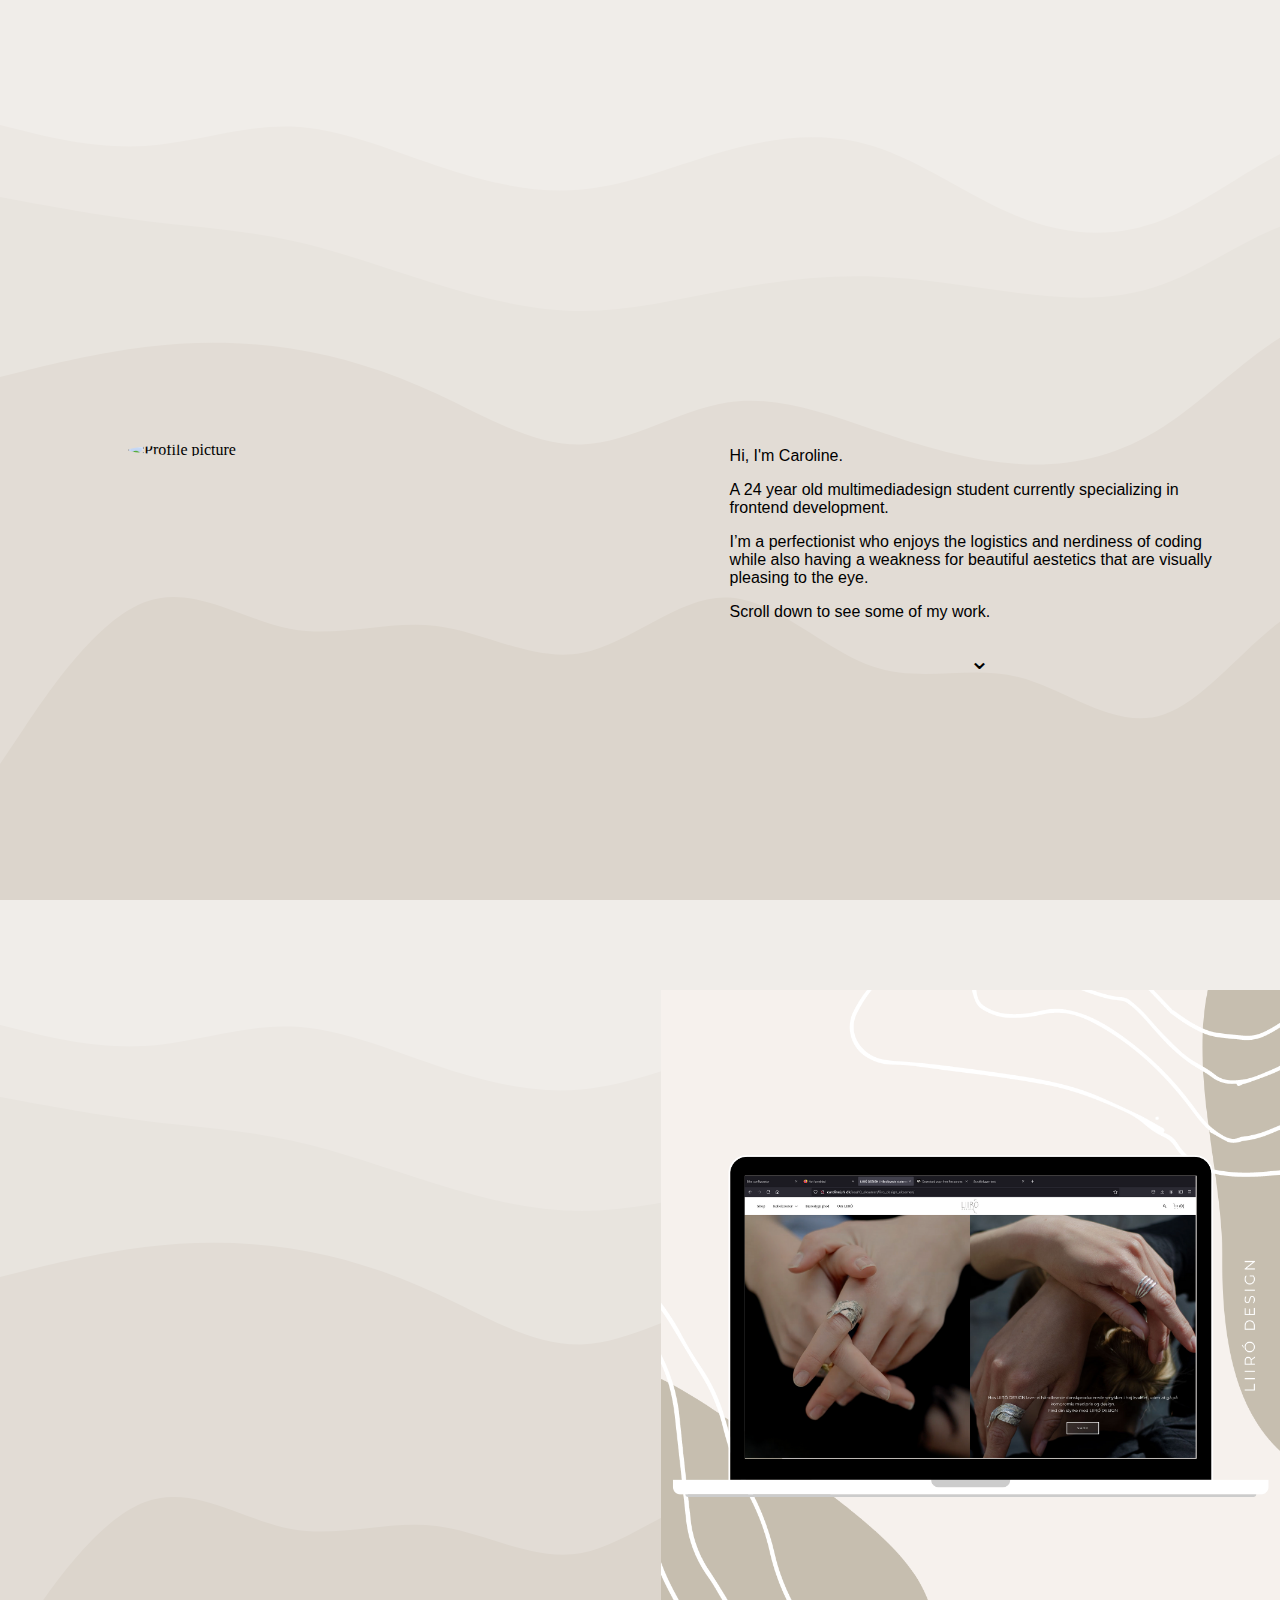
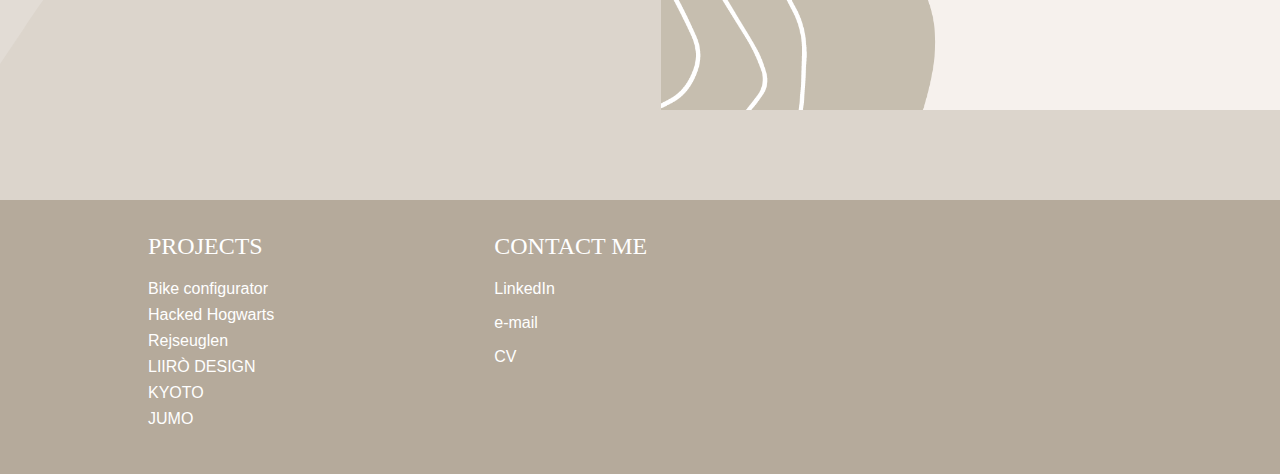
==== index.html @ 55db5211 "a tags instead of h1 on projects" ====
<!DOCTYPE html>
<html lang="en">
<head>
  <meta charset="UTF-8">
  <meta http-equiv="X-UA-Compatible" content="IE=edge">
  <meta name="viewport" content="width=device-width, initial-scale=1.0">
  <link rel="stylesheet" href="style.css">
  <link rel="preconnect" href="https://fonts.googleapis.com">
<link rel="preconnect" href="https://fonts.gstatic.com" crossorigin>
<link href="https://fonts.googleapis.com/css2?family=Playfair+Display&display=swap" rel="stylesheet"> 
  <title>Caroline Juhl - Portfolio</title>
</head>
<body>

<div class="scroller">
      
	<section class="splash">
    <img id="profile_picture" src="images/me.png" alt="Profile picture">
		<svg id="caroline" xmlns="http://www.w3.org/2000/svg" viewBox="0 0 1366 768">
      <title>Caroline</title>
      <g id="text">
        <path mask="url(#mask_c)" id="c" d="M489.71,354.17a55.19,55.19,0,0,1-6.92,6.72q-4.19,3.5-9.33,7c-3.42,2.33-6.81,4.5-10.15,6.54s-6.44,3.83-9.27,5.39-5.06,2.77-6.67,3.62q-2.65,1.4-5.45,2.54a39.08,39.08,0,0,0-5.34,2.66,12.71,12.71,0,0,0-2.28,1.46c-.68.55-1.36,1.08-2,1.59a10.8,10.8,0,0,1-4.07,1.9,26.07,26.07,0,0,0-3.36.89,4,4,0,0,0-2.22,1.84,9.69,9.69,0,0,0-.76,4.51,36.57,36.57,0,0,1-6.48-.57,35.79,35.79,0,0,0-6.35-.57,13,13,0,0,0-3.87.57c-1.23.38-2.45.78-3.68,1.21s-2.46.82-3.68,1.2a13,13,0,0,1-3.87.57h-5.72a8.88,8.88,0,0,0-1.9-2,15.72,15.72,0,0,0-2.1-1.33c-.72-.38-1.44-.74-2.15-1.08a9.26,9.26,0,0,1-2.1-1.4,40.9,40.9,0,0,1-2.92-3.3c-1-1.27-2-2.49-2.92-3.68a29.77,29.77,0,0,1-4.25-6.85,50.76,50.76,0,0,1-2.79-7.94,62.24,62.24,0,0,1-1.59-8.38,67.73,67.73,0,0,1-.51-8.06,15.79,15.79,0,0,1,.7-3.36q.7-2.47,1.65-5.27t2-5.33c.68-1.7,1.18-2.88,1.52-3.56a6.57,6.57,0,0,1,.95-2q1-1.57,2.35-3.74t3.05-4.76q1.65-2.61,3.17-4.89t2.67-4.13c.76-1.22,1.31-2.09,1.65-2.6q.76-1.14,2.73-3.81c1.31-1.77,2.86-3.76,4.63-6s3.68-4.45,5.72-6.73,4-4.34,5.9-6.16a33,33,0,0,1,5.2-4.19c1.57-1,2.77-1.29,3.62-1a31.8,31.8,0,0,1,13.46-10.48,43.42,43.42,0,0,1,16.76-3.36,53.67,53.67,0,0,0,5.9-.32,8.85,8.85,0,0,1,5.78,1.46,51.7,51.7,0,0,1,2.73,6.1c1,2.54,1.86,5.22,2.66,8.06s1.46,5.58,2,8.25a36.29,36.29,0,0,1,.76,6.54,12.58,12.58,0,0,1-1.33,5.71,34.44,34.44,0,0,1-3.24,5.21q-1.91,2.54-3.87,5a28.83,28.83,0,0,0-3.24,5c-.68,1.35-1.5,3.26-2.47,5.71A77,77,0,0,1,445,342a33.3,33.3,0,0,1-4.19,6.28,6.52,6.52,0,0,1-4.95,2.67,6.07,6.07,0,0,1-4.7-4.7,29.64,29.64,0,0,1,1.65-9.9,60,60,0,0,1,4.07-9.08,101,101,0,0,1,5.33-8.63q2.91-4.26,5.33-8.57a61.3,61.3,0,0,0,4.06-8.82,27.33,27.33,0,0,0,1.65-9.46,26,26,0,0,0-.31-3.87,4.1,4.1,0,0,0-2.1-3.11H445a59.57,59.57,0,0,0-7,.44,10.29,10.29,0,0,0-6.22,3,25.45,25.45,0,0,0-2,2.23,25.1,25.1,0,0,1-2,2.22c-.17.17-.42.44-.76.82L426,294.69a15.32,15.32,0,0,1-1.14,1.14,5,5,0,0,1-.83.64c-.33.17-.69.34-1.07.5s-.75.34-1.08.51c-.68.34-1.36.66-2,.95a16.76,16.76,0,0,0-2,1.08A24.38,24.38,0,0,0,413,303.7c-1.39,1.61-2.75,3.26-4.06,4.95s-2.69,3.3-4.13,4.83a19.28,19.28,0,0,1-5.07,3.81q-3.31,5.46-7.3,11.49t-7.56,12.37a88.53,88.53,0,0,0-6,13,37.88,37.88,0,0,0-2.42,13.08,43.24,43.24,0,0,0,.51,6.16,31.46,31.46,0,0,0,1.78,6.79,22.4,22.4,0,0,0,3.24,5.84,8.94,8.94,0,0,0,5,3.3,5.39,5.39,0,0,0,1.84.19c.64,0,1.25-.06,1.84-.06a12,12,0,0,1,1.72.12,2.39,2.39,0,0,1,1.46.89h7a24.41,24.41,0,0,0,4.44-.38,23.62,23.62,0,0,0,3.94-1.08c1.27-.46,2.54-1,3.81-1.52s2.62-1.12,4.06-1.72c.84-.25,1.61-.5,2.28-.76s1.4-.51,2.16-.76q2.79-.76,5.46-1.27a20,20,0,0,0,5.21-1.78,45.4,45.4,0,0,0,5.77-3.42,60.31,60.31,0,0,1,5.78-3.56,7.74,7.74,0,0,1,2.22-.51c.89-.08,1.8-.14,2.73-.19s1.8-.1,2.6-.19a2.78,2.78,0,0,0,1.72-.63c.76-.76,1.5-1.55,2.22-2.35a30.64,30.64,0,0,1,2.35-2.35,10.44,10.44,0,0,0,4.06-1.65,10.44,10.44,0,0,1,4.06-1.65,11.21,11.21,0,0,0,1.21-.57c.38-.21.78-.45,1.2-.7,1.19-.68,2.33-1.4,3.43-2.16s2.2-1.48,3.3-2.16q8.13-5.44,16.38-10.66h1.14Q492.44,350.92,489.71,354.17Z"/>
        <path mask="url(#mask_a)" id="a" d="M563.66,380.64q-1.77,3-2.73,4.88a18.86,18.86,0,0,1-1.9,3.05,13.37,13.37,0,0,1-2.16,2.16c-.8.63-1.93,1.42-3.36,2.35a22.68,22.68,0,0,1-2.8,2.16,22,22,0,0,1-2.22,1.52,3.75,3.75,0,0,1-1.71.63,2.22,2.22,0,0,1-.51-.06,2.22,2.22,0,0,0-.51-.06c-.51,0-1,0-1.46.06s-.87-.28-1.2-.95a3.21,3.21,0,0,0-.64.89c-.17.33-.34.65-.51,1a1.93,1.93,0,0,1-.69.7,1.48,1.48,0,0,1-1.21,0l-.63-.76-1.91,1.65a67.35,67.35,0,0,0-6.79-3,29.64,29.64,0,0,1-5.78-2.85,15.19,15.19,0,0,1-4.31-4.26,17.71,17.71,0,0,1-2.54-7.17,8.35,8.35,0,0,0-1.4-1.33,2,2,0,0,0-1.78-.32,14.27,14.27,0,0,1-3,3.68c-1.19,1-2.37,2.12-3.56,3.3a5.41,5.41,0,0,0-1,1.4,5.7,5.7,0,0,1-1,1.4,5.32,5.32,0,0,1-2.41,1.58c-.93.3-1.86.57-2.79.83a7.81,7.81,0,0,0-2.61,1.27,5.06,5.06,0,0,0-1.71,3,4,4,0,0,0-3.05-.5c-.76.16-1.56.35-2.41.57a13.82,13.82,0,0,1-2.48.38,6.41,6.41,0,0,1-2.34-.32,4.14,4.14,0,0,1-2-1.65,3.61,3.61,0,0,1-3.3-.06,11.13,11.13,0,0,1-2.85-2.29c-.89-1-1.76-2-2.61-3.11a10.69,10.69,0,0,0-2.41-2.41,4,4,0,0,1,.07-3.49c.55-1,1.14-1.91,1.77-2.8a8.65,8.65,0,0,0,1.34-2.66c.25-.89-.13-2-1.15-3.24a33.42,33.42,0,0,0,2.29-4c.68-1.39,1.37-2.79,2.09-4.19s1.48-2.75,2.29-4.06a12.63,12.63,0,0,1,3-3.36,2.7,2.7,0,0,1-.76-1.72,4,4,0,0,1,.38-1.65,16.65,16.65,0,0,1,.89-1.65,7.61,7.61,0,0,0,.76-1.59l3.68-1.77-.89-3.05a3.24,3.24,0,0,0,2.1-.13,2.22,2.22,0,0,0,1-1.14,8.17,8.17,0,0,0,.51-1.71,7.09,7.09,0,0,1,.57-1.72,3.7,3.7,0,0,1,1.91-1.65c1.78-1.35,3.53-2.79,5.27-4.31s3.47-3,5.2-4.45,3.53-2.81,5.4-4.12a32.57,32.57,0,0,1,6.09-3.37,8.17,8.17,0,0,1,3.62,1.4,7,7,0,0,1,2,2.41,13.1,13.1,0,0,1,1.08,3.11c.25,1.14.51,2.27.76,3.37a16.64,16.64,0,0,0,1.52,3.68,6.74,6.74,0,0,0,3,2.54,9.4,9.4,0,0,0-1.39,6q.38,3,.76,6.28a21.67,21.67,0,0,1-.07,6q-.43,2.93-3.74,5.2a4.84,4.84,0,0,0-.13,1.91,15.37,15.37,0,0,1,.13,2,4.81,4.81,0,0,1-.38,1.9,2.8,2.8,0,0,1-1.4,1.4,4.83,4.83,0,0,1,1.21,2.79q.06,1.4.12,2.67a5.17,5.17,0,0,0,.64,2.28,4,4,0,0,0,2.73,1.53,17.72,17.72,0,0,0,.7,2.47,4.36,4.36,0,0,0,.76,1.34,5.08,5.08,0,0,0,1.2.95c.51.29,1.19.74,2,1.33a5.14,5.14,0,0,0,2.28,0,1.9,1.9,0,0,1,2,.76,2.37,2.37,0,0,1,1.53-.7,6.84,6.84,0,0,1,1.65.07l1.65,2.79a16,16,0,0,1,3.17-1.78,36.47,36.47,0,0,1,3.43-1.27c1.27-.33,2.54-.63,3.81-.88Zm-48.75-43.42a19.8,19.8,0,0,1-2.79,2q-1.65,1-3.24,2.16a15.57,15.57,0,0,0-2.73,2.47,6,6,0,0,0-1.39,3.11,5.56,5.56,0,0,0-4.07,2.42,21,21,0,0,0-1.9,4.18q-.77,2.3-1.65,4.51a6.83,6.83,0,0,1-3.17,3.49,2.59,2.59,0,0,1-1.4.51c.08,0-.17.17-.76.51a9.75,9.75,0,0,0-2.41,2.54,17.18,17.18,0,0,0-1.72,3.3c-.46,1.18-.89,2.39-1.27,3.62s-.74,2.35-1.08,3.36a7.74,7.74,0,0,0-2.66.76,2.14,2.14,0,0,0-1.08,1.08,2.05,2.05,0,0,0,.06,1.33,9.09,9.09,0,0,0,.76,1.65c.34.51.7,1.11,1.08,1.78a14.77,14.77,0,0,1,.95,2,6.81,6.81,0,0,1,.45,2,2.93,2.93,0,0,1-.57,1.91,3,3,0,0,0,3.43.57,21.72,21.72,0,0,0,3-1.84c.34-.25.7-.53,1.08-.83a5,5,0,0,1,1.21-.69,8.77,8.77,0,0,0,5.33-.38,16.22,16.22,0,0,0,4.44-2.8,52.2,52.2,0,0,0,3.94-3.81,36.35,36.35,0,0,1,3.81-3.55l-1-1a6.64,6.64,0,0,0,3.24-1.71,5.06,5.06,0,0,0,1.2-2.48,8.76,8.76,0,0,0,0-3c-.17-1.06-.29-2.18-.38-3.36a11,11,0,0,1-.06-2,7,7,0,0,1,.44-2,9.46,9.46,0,0,1-.31-5.59,27.83,27.83,0,0,1,1.9-5.14c.8-1.65,1.59-3.32,2.35-5a12.86,12.86,0,0,0,1.14-5.33Z"/>
        <path mask="url(#mask_r)" id="r" d="M650.12,368.83a8,8,0,0,0-3.94,3.43,21.45,21.45,0,0,0-1.58,4.19,32.68,32.68,0,0,1-1.4,4.12,6.57,6.57,0,0,1-3.49,3.24,4.71,4.71,0,0,1-2.48,3.17,33.35,33.35,0,0,1-3.87,1.59,14.16,14.16,0,0,0-3.62,1.84c-1.06.76-1.58,2.08-1.58,3.94a46.35,46.35,0,0,1-5.53,2.54,33.79,33.79,0,0,1-6.22,1.71A29.6,29.6,0,0,1,610,399a17.22,17.22,0,0,1-6-1.27,18.92,18.92,0,0,1-3.68-2.28,9.33,9.33,0,0,0-1.2-.83,5.61,5.61,0,0,1-1.21-1,13.48,13.48,0,0,1-2.54-3.55,23.82,23.82,0,0,1-1.65-4.32,44,44,0,0,1-1-4.57c-.26-1.52-.47-3-.64-4.32l4.7-12.69a24.49,24.49,0,0,1-6-6.79,36.59,36.59,0,0,0-5.58-7.18,5.68,5.68,0,0,1-1.66,1.53,1.8,1.8,0,0,0-.76,2L584.1,355a125.2,125.2,0,0,0-8.44,10.35A54.66,54.66,0,0,0,569,377c-1.87-.08-3.18.36-3.94,1.34a13.67,13.67,0,0,0-1.9,3.3,15.33,15.33,0,0,1-1.91,3.36c-.76,1-2,1.44-3.81,1.27-.42.93-.84,1.93-1.27,3a18.15,18.15,0,0,1-1.52,3,8.83,8.83,0,0,1-2.16,2.35,5.15,5.15,0,0,1-3.17.95,3.67,3.67,0,0,1-1.15-2.16,5.66,5.66,0,0,1,.26-2.35,14.91,14.91,0,0,1,1-2.41,9.22,9.22,0,0,0,.89-2.35,16.62,16.62,0,0,1,3.68-6.66l5.34-6a38.19,38.19,0,0,0,4.57-6.28,13,13,0,0,0,1.52-7.75,14.5,14.5,0,0,0,6.54-2.22,6.91,6.91,0,0,0,2.28-2.41,5.53,5.53,0,0,0,.57-3.49,1.91,1.91,0,0,1-1.14-1.46,8.11,8.11,0,0,1,0-2,9,9,0,0,0,4.51-3.11,37.13,37.13,0,0,0,3.11-4.76c.93-1.69,1.84-3.41,2.73-5.14a15.14,15.14,0,0,1,3.49-4.51,26.14,26.14,0,0,0,3.55,1.71,17,17,0,0,1,3.43,1.84,7,7,0,0,0-1.39,2.92,16,16,0,0,0-.26,2.86v2.86a6.51,6.51,0,0,1-.76,2.92,16.47,16.47,0,0,1,3.43,4.19,13.61,13.61,0,0,0,3.55,4.06,6,6,0,0,1,3.43-1.21q1.9-.06,3.87,0a17.65,17.65,0,0,0,3.75-.25,4.33,4.33,0,0,0,2.92-2.1,2.05,2.05,0,0,0,1.52.51h2a4.64,4.64,0,0,1,1.78.32,1.43,1.43,0,0,1,.89,1.21,2.86,2.86,0,0,1-.06,1.39,8.09,8.09,0,0,0-.45,1.27c-.17.68-.21,1-.13,1s0,.29-.25.89a6.41,6.41,0,0,1-2.09,2.79c-1,.76-1.95,1.5-2.92,2.22a17.52,17.52,0,0,0-2.67,2.41,4.81,4.81,0,0,0-1.21,3.37,7.09,7.09,0,0,0-3.93,3,12.7,12.7,0,0,0-1.53,4.44,49.09,49.09,0,0,0-.5,5.08,16.77,16.77,0,0,1-.89,4.76l1.14,1.27,1-1.27a7.46,7.46,0,0,0,4.25,3.18,14.92,14.92,0,0,0,5.14.38,10.85,10.85,0,0,1,3-3.05,18.64,18.64,0,0,1,3.69-1.9c1.31-.51,2.66-1,4.06-1.4a30.32,30.32,0,0,0,4-1.52,14.19,14.19,0,0,0,2.6-1.65c.72-.6,1.5-1.27,2.35-2q3.81-3.54,7.55-7t7.56-7a1,1,0,0,1,1,.76,5.38,5.38,0,0,1,.26,1.71c0,.64,0,1.27-.07,1.91S650.12,368.49,650.12,368.83Z"/>
        <path mask="url(#mask_o)" id="o" d="M729.21,354.1a3.83,3.83,0,0,1-.38,3.24,8.9,8.9,0,0,1-2.35,2.35,22.67,22.67,0,0,1-3.17,1.84,12.06,12.06,0,0,0-2.86,1.84q-5.72,1.28-10.35,1.84c-3.09.38-6.49.87-10.22,1.46a8.5,8.5,0,0,1-3.11-.06,9.88,9.88,0,0,0-3-.19c-.59,0-1.14,0-1.65-.07a6,6,0,0,0-1.52.07c-2,.17-3.22.82-3.81,2a18.36,18.36,0,0,0-1.46,3.94,30.27,30.27,0,0,1-1.4,4.19,5,5,0,0,1-3.49,2.73,1,1,0,0,0,.19,1.14,9.1,9.1,0,0,1,.7.89,4.13,4.13,0,0,0-2.86,2.29,33.66,33.66,0,0,0-1.2,3.3,8,8,0,0,1-1.46,2.79c-.64.76-1.84,1-3.62.76a31.59,31.59,0,0,1-9.27,6.79,35.78,35.78,0,0,1-11,3.37,10.8,10.8,0,0,1-2-1.27c-.64-.51-1.27-1-1.91-1.4a7.38,7.38,0,0,0-2-.95,5.21,5.21,0,0,0-2.47-.06,14.89,14.89,0,0,0-1.08-5,20,20,0,0,0-2.48-4.31,8.39,8.39,0,0,1,.57-4.25c.55-1.32,1.13-2.61,1.72-3.88a27.12,27.12,0,0,0,1.46-3.87,8,8,0,0,0-.19-4.51,4,4,0,0,0,1.71-1.77,9.25,9.25,0,0,0,.64-2.1,9.5,9.5,0,0,1,.57-2,3.2,3.2,0,0,1,1.77-1.59c-.67-2-.57-3.53.32-4.5a14.7,14.7,0,0,1,3.24-2.61,26.76,26.76,0,0,0,3.55-2.53,4.34,4.34,0,0,0,1.27-4.19,6.76,6.76,0,0,1,1.78-1.27c.68-.34,1.33-.66,2-1s1.25-.61,1.84-.95a6.43,6.43,0,0,0,1.65-1.39c-.59-.43-.87-.85-.83-1.27a5.9,5.9,0,0,1,.32-1.34c.17-.46.36-.95.57-1.46a1.77,1.77,0,0,0-.06-1.52,9.26,9.26,0,0,0,6-.95q2.6-1.46,4.95-3a16.5,16.5,0,0,1,4.76-2.15q2.41-.65,5.59,1.52c.17.59.44,1.46.82,2.6s.76,2.31,1.14,3.49.75,2.33,1.08,3.43a22.78,22.78,0,0,1,.64,2.41v10.16a18.91,18.91,0,0,0,7.36,2.6,11.56,11.56,0,0,0,7.37-1.71,2.36,2.36,0,0,0,2.66.7,19.88,19.88,0,0,0,2.48-1.34,5.11,5.11,0,0,1,2.47-.82c.85,0,1.7.65,2.54,2.09a8.23,8.23,0,0,1,3.68-2.09,19.58,19.58,0,0,1,3.94-.51c1.35,0,2.68-.15,4-.32A8.37,8.37,0,0,0,729.21,354.1Zm-49.64,12.32a7.78,7.78,0,0,1-4.38-1.21,39.62,39.62,0,0,1-3.68-2.73c-1.23-1-2.5-2-3.81-2.86a10,10,0,0,0-4.76-1.58,18.29,18.29,0,0,1-2.67,2.85,19.25,19.25,0,0,0-2.66,2.86,9.33,9.33,0,0,0-1.59,3.3,6.19,6.19,0,0,0,.57,4.06,7.44,7.44,0,0,0-3.93,4,21.53,21.53,0,0,0-1.34,5.65c-.21,2-.4,4.07-.57,6.1a12.93,12.93,0,0,1-1.65,5.46l2.8-1.91a2.13,2.13,0,0,1,.82.76,1.22,1.22,0,0,1,.06,1.15,7.61,7.61,0,0,1,2.29-1.59,14.25,14.25,0,0,1,2.6-.89q1.33-.31,2.67-.57a14.06,14.06,0,0,0,2.6-.76c2.12,1.18,3.64,1.44,4.57.76a7.31,7.31,0,0,0,2.29-3q.88-2,1.9-4.25a4.59,4.59,0,0,1,3.3-2.73l-.89-.89a48.22,48.22,0,0,0,3.87-5.52A11.39,11.39,0,0,0,679.57,366.42Zm.89-10.16a14.51,14.51,0,0,1,.63-4.06,39,39,0,0,0,1-4.25,9.94,9.94,0,0,0-.06-4,6.11,6.11,0,0,0-2.48-3.43,6.35,6.35,0,0,0-2.28,2.09l-1.78,2.67a8.57,8.57,0,0,1-2.1,2.22,3.81,3.81,0,0,1-3.11.51,2.55,2.55,0,0,0,0,2.47,9.82,9.82,0,0,0,1.53,1.78c.59.55,1.16,1.12,1.71,1.72a2.5,2.5,0,0,1,.57,2.28,5.51,5.51,0,0,0,1.4.7,6.7,6.7,0,0,0,1.84.38,5.39,5.39,0,0,0,1.84-.19A2,2,0,0,0,680.46,356.26Z"/>
        <path mask="url(#mask_l)" id="l" d="M797.38,352.33a7.4,7.4,0,0,1-.69,3.68c-.56,1.18-1,2.24-1.46,3.17l-4.07,4.32-2.41,7.23c-.93.68-1.92,1.34-3,2a26.44,26.44,0,0,0-2.86,2,15.2,15.2,0,0,0-2.47,2.54,14.54,14.54,0,0,1-2.35,2.41,11.69,11.69,0,0,1-3,1.71,20.11,20.11,0,0,0-3.11,1.59q-2.54,1.53-4.76,3.17c-1.48,1.11-3,2.16-4.63,3.18a2.77,2.77,0,0,0-1,.57,2.93,2.93,0,0,1-1,.57,19.34,19.34,0,0,1-3.3,1c-1.94.5-4.08,1.08-6.41,1.71s-4.5,1.21-6.54,1.71a32.45,32.45,0,0,1-3.42.77,42.46,42.46,0,0,1-4.7.25c-1.61,0-3.22,0-4.82.13l-1.91,1.14a25.91,25.91,0,0,0-3.05-1.9,14.77,14.77,0,0,1-2.79-1.91,30,30,0,0,1-2.54-2.6c-.84-1-1.61-1.88-2.28-2.73-.43-1.19-.85-2.35-1.27-3.49a27.36,27.36,0,0,1-1-3.37l-.63-4.82c-.17-1.61-.32-3.17-.45-4.7s-.27-3.09-.44-4.7q2.16-6,3.87-12a94.45,94.45,0,0,1,4.25-11.87c.43-.93.83-1.88,1.21-2.86s.78-1.92,1.21-2.86a24.67,24.67,0,0,1,1.65-2.85,16.51,16.51,0,0,0,2.53-5.84,17.12,17.12,0,0,1,1-3c.25-.51.68-1.25,1.27-2.23s1.23-2,1.9-3,1.34-2.1,2-3.11,1.16-1.82,1.59-2.42c.68-.84,1.35-1.65,2-2.41a9.9,9.9,0,0,0,1.65-2.54,30.05,30.05,0,0,0,2.41-5.46,38,38,0,0,1,2.54-5.84,31.53,31.53,0,0,1,3.62-5.26,54.51,54.51,0,0,0,3.87-5.15,60.46,60.46,0,0,0,3.68-5.84l5.59-4.06,2.54,2.54,6.09-1,3.81,5.72c-.17,1.27-.36,2.71-.57,4.31s-.38,3.24-.51,4.89-.21,3.26-.25,4.83a23.83,23.83,0,0,0,.19,4.12,28.78,28.78,0,0,1-1.84,4.76,20.53,20.53,0,0,1-2.73,4.26l-.51,6.85-5.08,4.57-.63,6.48-4.32,5.07c-.25,1.19-.51,2.4-.76,3.62a21.1,21.1,0,0,1-1,3.49,28.63,28.63,0,0,1-1.52,3.11c-.59,1.06-1.19,2.14-1.78,3.24q-2.54,2.16-5.2,4.83a66.69,66.69,0,0,0-4.83,5.33,24.42,24.42,0,0,0-2.09,3c-.64,1.06-1.29,2-2,3a78.28,78.28,0,0,1-7.11,7.88q-3.81,3.68-7.49,7.61l2.79,4.95q2.67.9,5.46,1.65c1.86.51,3.73,1,5.59,1.4l2.92-.57c1.1-.21,2.24-.47,3.43-.76s2.35-.62,3.49-.95a23.69,23.69,0,0,0,2.85-1,42.68,42.68,0,0,0,5.84-3c2.2-1.31,4.07-2.48,5.59-3.49q4.07-2.55,8.25-5.21t8-5.59a44,44,0,0,0,5.33-4.82l5.27-5.52a57.22,57.22,0,0,1,4.44-4.26C796,352.5,796.88,352.07,797.38,352.33Zm-34.53-60.05q-2.65,4.44-5.65,8.57a93.35,93.35,0,0,0-5.52,8.57,22.9,22.9,0,0,0-1.52,3.11,18.31,18.31,0,0,1-1.65,3.11c-.6.93-1.23,1.86-1.91,2.79a17.24,17.24,0,0,0-1.77,3.05,52,52,0,0,0-2.73,6.15q-1.22,3.24-2.61,6.29a35.89,35.89,0,0,1-3.55,5.71,43.52,43.52,0,0,0-3.68,5.71l-2,4.07a4.22,4.22,0,0,1-.51.95,3.86,3.86,0,0,0-.51.95,8.83,8.83,0,0,0-.51,3.05,11.25,11.25,0,0,1-.38,3,12,12,0,0,1-1.14,2.92c-.51.94-1,1.87-1.4,2.8a17.59,17.59,0,0,0-1,2.85c-.26,1-.56,1.93-.89,2.86A14.66,14.66,0,0,1,726.1,367a23.4,23.4,0,0,0,2.35-1.84,30.93,30.93,0,0,0,2.16-2.41,14.11,14.11,0,0,1,2.28-2.29,17.51,17.51,0,0,1,2.48-1.84c.89-.55,1.75-1.12,2.6-1.71a45.69,45.69,0,0,0,3.55-5.72,18.2,18.2,0,0,0,1.34-3.17,13.46,13.46,0,0,1,1.46-3.18,12.7,12.7,0,0,1,2-2.66,17.39,17.39,0,0,0,2.09-2.67,16.26,16.26,0,0,0,1.71-2.92,26.56,26.56,0,0,1,1.59-2.92,48.53,48.53,0,0,1,3.94-5.33l.63-8,4.57-5.33.64-4.82,3.17-4.45.38-7.11Z"/>
        <path mask="url(#mask_i)" id="i" d="M840,371.62a8.81,8.81,0,0,1-.44,3.94,6.48,6.48,0,0,1-1.34,1.84,8.68,8.68,0,0,0-1.33,1.52,5.29,5.29,0,0,0-.57,2.86,49.61,49.61,0,0,1-4.7,4.63,25,25,0,0,1-3.43,2.41c-1.1.64-2.33,1.34-3.68,2.1s-3.22,1.95-5.58,3.55l-.89.13c-.26,1.27-.7,2-1.34,2.22a6.8,6.8,0,0,1-2.15.32,10.71,10.71,0,0,0-2.35.25c-.76.17-1.4.89-1.91,2.16a10.5,10.5,0,0,1-3.68.51c-1-.09-2.33-.13-3.93-.13-.51,0-1.17,0-2-.12a4.67,4.67,0,0,0-2,.12,2.5,2.5,0,0,0-1.08.7,6.18,6.18,0,0,1-1.2.95,2,2,0,0,1-1.27.32c-.43,0-.81-.4-1.15-1.08a5.08,5.08,0,0,1-2.79,0,7.28,7.28,0,0,1-2.41-1.27,12.57,12.57,0,0,1-2.1-2.09c-.63-.81-1.25-1.55-1.84-2.22a10.82,10.82,0,0,0-1.39-1.4c-.51-.42-1-.85-1.4-1.27a8.11,8.11,0,0,1-2-3.56,19.37,19.37,0,0,1-.76-4.44,26.85,26.85,0,0,1,.12-4.57,24.68,24.68,0,0,1,.77-4.06,6.14,6.14,0,0,0,1.58-2.6c.3-1,.55-2,.76-3s.47-2,.77-3a6.14,6.14,0,0,1,1.58-2.6,8,8,0,0,1,.57-3,11.94,11.94,0,0,1,1.53-2.67,15.86,15.86,0,0,1,2.16-2.34q1.2-1.08,2.22-2.1c.67,0,1.35,0,2-.06a7.36,7.36,0,0,1,1.9.12,3.27,3.27,0,0,1,1.53.77,3.93,3.93,0,0,1,1,1.84c.59,2.28.45,4.12-.44,5.52a33.84,33.84,0,0,1-3,4,18.78,18.78,0,0,0-2.66,3.93c-.68,1.36-.51,3.09.51,5.21a2,2,0,0,0-1.85.76,5.81,5.81,0,0,0-.63,1.71,9.58,9.58,0,0,1-.57,1.84,2.32,2.32,0,0,1-1.52,1.27,4,4,0,0,1,.82,2.67,24.2,24.2,0,0,0,.38,3.62,6,6,0,0,0,1.14,2.73c.55.68,1.59.72,3.11.13a5.09,5.09,0,0,0,4,1.14,26.31,26.31,0,0,1,4.38-.13,6.7,6.7,0,0,1,3-1.21,7.66,7.66,0,0,1,2.41.26c.76.21,1.57.4,2.41.57a5.84,5.84,0,0,0,3-.38c.34-1.44.93-2.29,1.78-2.54a10.66,10.66,0,0,1,2.54-.44,8.38,8.38,0,0,0,2.35-.45c.71-.25,1.2-1.1,1.46-2.54a3.7,3.7,0,0,1,2.41-1.46c.93-.12,1.88-.27,2.85-.44a6.67,6.67,0,0,0,2.67-1.08,5,5,0,0,0,1.71-3.24c1.44-1.1,2.48-1.92,3.12-2.47s1.16-1,1.58-1.34a18,18,0,0,1,1.65-1.14Zm-24.63-56.87a3.49,3.49,0,0,0-2.54,2.66,21.25,21.25,0,0,0-.19,3.68,19.39,19.39,0,0,1-.19,3.56c-.17,1.1-1,1.82-2.54,2.16a13.85,13.85,0,0,0-2.22-2.86c-.89-.89-1.76-1.78-2.6-2.66a11.61,11.61,0,0,1-2-2.86,6.4,6.4,0,0,1-.51-3.68l6.35-7.37a7.35,7.35,0,0,1,2.41,1.27,7.66,7.66,0,0,1,1.52,1.78c.42.68.83,1.38,1.21,2.1A24.54,24.54,0,0,0,815.41,314.75Z"/>
        <path mask="url(#mask_n)" id="n" d="M899.2,389.4a3.07,3.07,0,0,1-.51,2.28,3.74,3.74,0,0,1-1.71,1.14,11.88,11.88,0,0,1-2.35.57,6.38,6.38,0,0,0-2.16.7,71.41,71.41,0,0,1-7.11-1.08,25.54,25.54,0,0,1-6.35-2.15,19.58,19.58,0,0,1-5.26-3.88,20.58,20.58,0,0,1-4-6.09,8.39,8.39,0,0,0,1.14-5.9q-.51-3.24-.95-6.29a15.21,15.21,0,0,1,.12-5.58c.39-1.7,1.85-3.05,4.38-4.07a8.25,8.25,0,0,1,.07-3,2.85,2.85,0,0,0-1-2.8,23.87,23.87,0,0,0-7.75,4.32,64.29,64.29,0,0,0-6.28,6.09q-3,3.31-6,6.67a39.13,39.13,0,0,1-6.54,5.9,14,14,0,0,1-3.49-.19,3.23,3.23,0,0,0-3.11,1.08,3,3,0,0,0,.64,1.52,8,8,0,0,1,.82,1.27,3,3,0,0,1,.32,1.34,2.46,2.46,0,0,1-.89,1.58,12.77,12.77,0,0,1-2.73,2.1,30.73,30.73,0,0,0-2.79,1.78,9,9,0,0,0-2.22,2.22,5.81,5.81,0,0,0-.89,3.43,1.89,1.89,0,0,0-1.4-.2,3.49,3.49,0,0,0-1.21.7A8.42,8.42,0,0,0,829,394a5.69,5.69,0,0,1-1,1,1,1,0,0,0,.13,1.08c.25.3.55.61.89.95a2.69,2.69,0,0,1-1.34,1.72,2.83,2.83,0,0,1-1.78.06A7.28,7.28,0,0,1,824,398c-.63-.38-1.21-.69-1.71-.95a22,22,0,0,1-.51-3.81,24.08,24.08,0,0,1,.13-4.25,15.76,15.76,0,0,1,1-4,7.85,7.85,0,0,1,2.29-3.17,5.8,5.8,0,0,1,.76-.51,2.4,2.4,0,0,0,.63-.51,6.21,6.21,0,0,0,1.4-2.47,27.08,27.08,0,0,0,.63-2.73,22.75,22.75,0,0,1,.7-2.73,5.47,5.47,0,0,1,1.59-2.35,6.15,6.15,0,0,1,.06-3.62,14.52,14.52,0,0,1,1.53-3.05c.63-1,1.27-1.94,1.9-2.92a7.81,7.81,0,0,0,1.21-3.23,4.19,4.19,0,0,0,.06-1.21,11.47,11.47,0,0,1-.06-1.2,4.7,4.7,0,0,1,.44-3.12,5.89,5.89,0,0,1,1.78-1.77l2.28-1.46a6.43,6.43,0,0,0,2.1-2.29q3.67,1.78,4.38,4.76A22.65,22.65,0,0,1,847,358a8.94,8.94,0,0,0-3.3,3.87,18.7,18.7,0,0,0-1.52,4.76c.17.51.4.78.7.83a2.22,2.22,0,0,0,1-.13,7.43,7.43,0,0,0,1.08-.45,2.39,2.39,0,0,1,1-.25,102.07,102.07,0,0,0,9.07-7.11,29.21,29.21,0,0,0,7-9,48.34,48.34,0,0,0,7-4.13,23.9,23.9,0,0,1,7.24-3.49l2.92-2.92c.42.68.93.83,1.52.45a17.27,17.27,0,0,0,1.78-1.34,3.54,3.54,0,0,1,1.71-.89c.55-.08,1.08.51,1.59,1.78a11.28,11.28,0,0,1,.63,6.41,28.9,28.9,0,0,1-2,6.1c-.89,2-1.8,4-2.73,6a18.36,18.36,0,0,0-1.65,6.22v1.58a12.93,12.93,0,0,1-.13,1.72c-.17,1.77-.4,3.7-.7,5.77a13,13,0,0,0,.32,5.65,8.29,8.29,0,0,0,2.67,4.07,36,36,0,0,1,3.55,3.55,4.32,4.32,0,0,1,1.78.13l1.71.51a4.23,4.23,0,0,0,1.59.19,2.53,2.53,0,0,0,1.52-.83,1.93,1.93,0,0,1,1.72.06,10.06,10.06,0,0,1,1.58,1.08,8.93,8.93,0,0,0,1.59,1.08A2.14,2.14,0,0,0,899.2,389.4Z"/>
        <path mask="url(#mask_e)" id="e" d="M1001,355.12c-.77.76-1.34,1.35-1.72,1.78s-.72.82-1,1.2-.64.79-1,1.21l-1.71,1.9a23,23,0,0,0-1.91,2.16,11.47,11.47,0,0,1-2,2,2.43,2.43,0,0,0-2.35.38,11.47,11.47,0,0,0-1.52,1.72c-.47.63-.89,1.22-1.27,1.77a1.43,1.43,0,0,1-1.46.7,57.52,57.52,0,0,1-6.09,2.86,22,22,0,0,0-5.84,3.49l-1-1-13.2,6.35a5.15,5.15,0,0,0-1.27.76,11.8,11.8,0,0,1-1.27.89,53.58,53.58,0,0,1-5.78,2.73c-2,.81-3.95,1.55-5.9,2.22l-1.65.51c.68,1.7.68,2.88,0,3.56a6,6,0,0,1-2.92,1.46,25.71,25.71,0,0,1-4.19.57,7.76,7.76,0,0,0-3.56.89,14.57,14.57,0,0,0-3.11-.2,30.69,30.69,0,0,0-3.23.32,23.5,23.5,0,0,1-3.3.26,16,16,0,0,1-3.3-.38h-.26a4.88,4.88,0,0,1-3.74.44,7.47,7.47,0,0,1-2.86-1.9,17,17,0,0,1-2.35-3.18,36.25,36.25,0,0,0-2.22-3.36c-.51-.68-1.14-1.65-1.9-2.92a25.1,25.1,0,0,1-2-4.07,16,16,0,0,1-1-4.37A5.8,5.8,0,0,1,904,372a15.57,15.57,0,0,0,1.85-3.55,13,13,0,0,0,.69-4.45q0-.88-.06-1.65t-.06-1.65c.42,0,.89,0,1.39.07a8.89,8.89,0,0,0,1.46,0,1.78,1.78,0,0,0,1.15-.51,2.27,2.27,0,0,0,.44-1.59,1.27,1.27,0,0,0-.44-1,1.9,1.9,0,0,1-.58-.76,12.57,12.57,0,0,1,1.46-1.85,11.55,11.55,0,0,0,1.21-1.39,5,5,0,0,0,.76-1.65,5.64,5.64,0,0,0-.12-2.6,22.51,22.51,0,0,1,3.61-4.77,58,58,0,0,1,4.38-3.93c1.53-1.23,3.09-2.43,4.7-3.62a47.8,47.8,0,0,0,4.57-3.81q2.42,1,3.87,0a16.61,16.61,0,0,0,2.61-2.22,13.8,13.8,0,0,1,2.28-2c.76-.51,1.78-.29,3,.64l.25.25c2.29-2.28,4.59-3.3,6.92-3.05a11.7,11.7,0,0,1,6,2.29,8.77,8.77,0,0,1,3.23,4.38q.76,2.47-1.39,3.36a4.54,4.54,0,0,1,1.39,3.3,5.46,5.46,0,0,1-1,3.31,22.16,22.16,0,0,0-2,3.11c-.55,1.05-1.12,2.18-1.71,3.36a50.89,50.89,0,0,1-2.8,5.52,12.78,12.78,0,0,1-4.31,4.38c-1.53-.42-2.56-.25-3.11.51a8.05,8.05,0,0,0-1.21,2.48,7.52,7.52,0,0,1-.89,2.09q-.51.76-2.16-.51l-.25-.25-.25.25a7.61,7.61,0,0,0-1.59,2.29,4.13,4.13,0,0,1-1.59,1.9,20.66,20.66,0,0,0-2.41-.63l-2.41-.51a7.46,7.46,0,0,1-1,4.19,8.08,8.08,0,0,1-2.6,2.47,14.66,14.66,0,0,1-3.62,1.53,36.42,36.42,0,0,0-4,1.39,19.66,19.66,0,0,0-3.68,2,8.35,8.35,0,0,0-2.73,3.36,4.83,4.83,0,0,0,3.18,1.59,21.49,21.49,0,0,0,3.93,0c1.35-.13,2.69-.19,4-.19a6.19,6.19,0,0,1,3.49,1l.13.13.13-.13a25.48,25.48,0,0,0,5.9-1.46q2.85-1.08,5.58-2.28c1.82-.81,3.69-1.57,5.59-2.29a31.13,31.13,0,0,1,5.9-1.59,2.31,2.31,0,0,0,1.72,1.15,5.85,5.85,0,0,0,2.09-.13l.13-.25q.26-.89.51-1.59a11.07,11.07,0,0,1,.76-1.59,6.55,6.55,0,0,1,2.16-2.16,10.64,10.64,0,0,1,2.73-1.14,18.53,18.53,0,0,1,3.11-.51c1.1-.08,2.2-.21,3.3-.38h.25l.13-.38a4,4,0,0,1,1.33-2.09,5.67,5.67,0,0,1,1.78-.83,14.94,14.94,0,0,1,2-.38,5,5,0,0,0,2.1-.76,3.71,3.71,0,0,0,3.8-.51c1-.84,2-1.73,2.92-2.66l1,1.27.38-.51,2.86-2.67c.63-.59,1.24-1.12,1.84-1.59a18,18,0,0,1,2.09-1.39c.81-.47,1.93-1.16,3.37-2.1,1.18-.76,2.35-1.52,3.49-2.28a37,37,0,0,0,3.36-2.54,1,1,0,0,1,.64.95v1.33a2.39,2.39,0,0,0-.19.77A.84.84,0,0,0,1001,355.12Zm-52.56-15.87c-.09-.08-.15-.13-.19-.13s-.11,0-.19-.12a9.35,9.35,0,0,0-4.45-1.34,6.23,6.23,0,0,0-3.23,1,11.63,11.63,0,0,0-2.67,2.41,26.93,26.93,0,0,1-2.54,2.67,9.32,9.32,0,0,1-3.11,1.84,6.93,6.93,0,0,1-4.32-.13c-.25,1.35-.48,2.69-.69,4a40.1,40.1,0,0,0-.45,4,7.71,7.71,0,0,0-3.36,2.16,14.4,14.4,0,0,0-2,3,37.08,37.08,0,0,0-1.53,3.49,16,16,0,0,1-1.84,3.5l.51.63c.34-.17.72,0,1.14.38l.89.89a11.74,11.74,0,0,1,3.75-3.43q2.34-1.39,4.82-2.6t4.76-2.6a9,9,0,0,0,3.43-3.68,9.9,9.9,0,0,0,6.09-4.58,45,45,0,0,0,3.43-7.1,23.05,23.05,0,0,1,1-2.23A10.73,10.73,0,0,0,948.46,339.25Z"/>
        <path mask="url(#mask_dot)" id="dot" d="M815.41,314.75a3.49,3.49,0,0,0-2.54,2.66,21.25,21.25,0,0,0-.19,3.68,19.39,19.39,0,0,1-.19,3.56c-.17,1.1-1,1.82-2.54,2.16a13.85,13.85,0,0,0-2.22-2.86c-.89-.89-1.76-1.78-2.6-2.66a11.61,11.61,0,0,1-2-2.86,6.4,6.4,0,0,1-.51-3.68l6.35-7.37a7.35,7.35,0,0,1,2.41,1.27,7.66,7.66,0,0,1,1.52,1.78c.42.68.83,1.38,1.21,2.1A24.54,24.54,0,0,0,815.41,314.75Z"/>
      </g>
      <defs>
      <g id="mask">
        <mask id="mask_c">
          <path class="mask" id="c_mask" d="M437,345s3.13-11.51,7.5-18.5c2.38-3.81,9.33-11.29,11-20,1.84-9.59-.36-21.88-3.5-24.5-5.15-4.29-28.5,6.5-32.5,9.5a160.57,160.57,0,0,0-31,33c-11,16-16.92,28.48-17.71,38.49s4.35,26.37,13.21,31c10.5,5.5,34.5-1.5,34.5-1.5l71.21-38.33" fill="none" stroke="red" stroke-linecap="round" stroke-linejoin="round" stroke-width="13"/>
        </mask>
        <mask id="mask_a">
          <path class="mask" id="a_mask" d="M489.5,354.5s22.27-24.11,29-24-51,37-37,59.81c5.47,8.91,20-2.81,28-11.81,6.54-7.36,18-15,11.41-45.11-1.75-8-2,41.61.59,47.11,2.73,5.83,12,13,23,13" fill="none" stroke="red" stroke-linecap="round" stroke-linejoin="round" stroke-width="13"/>
        </mask>
        <mask id="mask_r">
          <path class="mask" id="r_mask" d="M546.78,397.39S585.5,340.5,588.5,336.5s-1.31,21.84,10,21,16-3,16-3-30,22.33-11,38c8.72,7.18,34-12,34-12" fill="none" stroke="red" stroke-linecap="round" stroke-linejoin="round" stroke-width="13"/>
        </mask>
        <mask id="mask_o">
          <path class="mask" id="o_mask" d="M637.5,380.5s32.6-45.77,41-44,2,37,2,37-19,28-27,22.61c-10.94-7.33-8.23-7.77-4-24.61s13-21,15-21c4,0,12,11,24.87,12.55,12.55,1.51,29.89-1.47,34.51-5" fill="none" stroke="red" stroke-linecap="round" stroke-linejoin="round" stroke-width="13"/>
        </mask>
        <mask id="mask_l">
          <path class="mask" id="l_mask" d="M720.63,378.22S745.5,352.5,750.5,345.5c0,0,17-37,19-45s2.51-16.83-3-17-22.06,30.07-22.06,30.07S728.2,341,724.77,348.94c-3.27,7.56-8.27,27.56-1.27,38.56,4.9,7.7,27,2,27,2" fill="none" stroke="red" stroke-linecap="round" stroke-linejoin="round" stroke-width="13"/>
        </mask>
        <mask id="mask_i">
          <path class="mask" id="i_mask" d="M751,393.14S793.5,365.5,795.5,359.5s-16.47,17.63-9.24,32.82,39.24-5.82,39.24-5.82" fill="none" stroke="red" stroke-linecap="round" stroke-linejoin="round" stroke-width="13"/>
        </mask>
        <mask id="mask_n">
          <path class="mask" id="n_mask" d="M842.5,350.5l-17,43.94s40.09-52.6,55-50.94c9,1-8.29,21.44-6.65,34.72s21.92,10,21.92,10" fill="none" stroke="red" stroke-linecap="round" stroke-linejoin="round" stroke-width="13"/>
        </mask>
        <mask id="mask_e">
          <path class="mask" id="e_mask" d="M911.5,374.5s25.88-10.88,30-15,15.19-20.05,13-26-19.32,3.73-25,8-14.3,14.19-18,23.23c-4,9.77-4.86,14.65,1,21.77,14,17,85.79-28.4,85.79-28.4" fill="none" stroke="red" stroke-linecap="round" stroke-linejoin="round" stroke-width="13"/>
        </mask>
        <mask id="mask_dot">
          <path class="mask" id="dot_mask" d="M810.5,312.5s-3.62,3.58-.81,7.79" fill="none" stroke="red" stroke-linecap="round" stroke-linejoin="round" stroke-width="13"/>
        </mask>
      </g>
    </defs>
    </svg>
    <div id="intro">
      <p>Hi, I'm Caroline.</p>  
      <p>A 24 year old multimediadesign student currently specializing in frontend development.</p>  
      <p>I’m a perfectionist who enjoys the logistics and nerdiness of coding while also having a weakness for beautiful aestetics that are visually pleasing to the eye.</p>  
      <p>Scroll down to see some of my work.</p>
      <p class="arrow">&#8964;</p>
    </div>
	</section>
      
	<section id="portfolio_projects" class="portfolio">
        
    <!-- Portfolio headlines -->
		<div class="text-wrap">
      <div class="panel-text bike-text">
        <h3>2021</h3>
        <a href="bike.html">Bike configurator</a>
        </div>
      <div class="panel-text hogwarts-text">
        <h3>2021</h3>
        <a href="hogwarts.html">Hacked Hogwarts</a>
      </div>
      <div class="panel-text rejseuglen-text">
        <h3>2021</h3>
        <a href="rejseuglen.html">Rejseuglen</a>
      </div>
      <div class="panel-text liiro-text">
        <h3>2021</h3>
        <a href="liiro.html">LIIRÒ DESIGN</a>
      </div>
      <div class="panel-text kyoto-text">
        <h3>2020</h3>
        <a href="kyoto.html">KYOTO</a>
      </div>
      <div class="panel-text app-text">
        <h3>2020</h3>
        <a href="jumo.html">JUMO</a>
      </div>  
    </div>
        
    <!-- Portfolio images -->
		<div class="p-wrap">
      <div class="panel bike"></div>
      <div class="panel hogwarts"></div>
      <div class="panel rejseuglen"></div> 
		  <div class="panel liiro"></div> 
			<div class="panel kyoto"></div>
      <div class="panel app"></div>  
		</div>
        
	</section>

  <!-- <section>
    <h1>Want to get to know me better?</h3>
    <h3>Follow me here</h3>
    <h3>Or get in touch with me</h3>
  </section>
       -->
	<section class="footer">
    <div id="projects">
      <h2>Projects</h2>
      <a href="bike.html">Bike configurator</a>
      <a href="hogwarts.html">Hacked Hogwarts</a>
      <a href="rejseuglen.html">Rejseuglen</a>
      <a href="liiro.html">LIIRÒ DESIGN</a>
      <a href="kyoto.html">KYOTO</a>
      <a href="jumo.html">JUMO</a>
    </div>
    <div id="contact">
      <h2>Contact me</h2>
      <p>LinkedIn</p>
      <p>e-mail</p>
      <p>CV</p>
    </div>
  </section>
	
</div>
    <script src="https://cdnjs.cloudflare.com/ajax/libs/gsap/3.8.0/gsap.min.js"></script>
    <script src="https://cdnjs.cloudflare.com/ajax/libs/gsap/3.8.0/ScrollTrigger.min.js"></script>
    <script src="https://unpkg.com/smooth-scrollbar@latest/dist/smooth-scrollbar.js"></script>
    <script src="https://cdnjs.cloudflare.com/ajax/libs/gsap/3.8.0/ScrollToPlugin.min.js"></script>
    <script src="script.js"></script>
</body>
</html>
---- style.css ----
/* General */
body,
html {
  margin: 0;
  background-color: rgb(255, 255, 255);
  background-image: url("images/baggrund.svg");
  background-size: cover;
  /* height: 100%;
  overflow: hidden;
  overflow-y: scroll; */
}

h1 {
  font-family: "Montserrat", serif;
  font-weight: 400;
  text-transform: uppercase;
}

h2 {
  font-family: "Montserrat", serif;
  text-transform: uppercase;
  font-weight: 400;
}

h3 {
  font-family: "Montserrat", serif;
  font-weight: 400;
}

p {
  font-family: "Avenir Next", sans-serif;
}

a {
  font-family: "Avenir Next", sans-serif;
  color: white;
  text-decoration: none;
}

a:hover {
  text-decoration: underline;
}

.scroller {
  height: 100vh;
  /* pointer-events: none; */
}

/* Splash */
.splash {
  height: 100vh;
}

#profile_picture {
  width: 75vw;
  border-radius: 50%;
  position: absolute;
  top: 35%;
  left: 50%;
  transform: translate(-50%, -50%);
  box-shadow: 10px 10px 80px -16px rgba(0, 0, 0, 0.75);
}

#caroline {
  z-index: 2;
  position: relative;
  top: 50%;
  left: 50%;
  transform: translate(-50%, -50%);
  fill: white;
  width: 150%;
  pointer-events: none;
}

#intro {
  top: 58%;
  text-align: center;
  position: absolute;
  margin: 2vw;
}

.arrow {
  font-size: 20px;
}

button {
  margin: 6px;
  background-color: #eae8e6;
  border: 1px solid black;
  border-radius: 10px;
  box-sizing: border-box;
  color: #00132c;
  padding: 16px 23px;
  box-shadow: 10px -10px 0px 0px rgba(201, 192, 177, 1);
}

button a {
  color: black;
}

.mask {
  fill: none;
  stroke: #fff;
  stroke-dasharray: 1000;
  stroke-dashoffset: 1000;
}

@keyframes strokeOffset {
  to {
    stroke-dashoffset: 0;
  }
}

#c_mask {
  animation: strokeOffset 1s linear forwards;
}

#a_mask {
  animation: strokeOffset 1s linear forwards 0.3s;
}
#r_mask {
  animation: strokeOffset 1s linear forwards 0.6s;
}
#o_mask {
  animation: strokeOffset 1s linear forwards 0.9s;
}
#l_mask {
  animation: strokeOffset 1s linear forwards 1.2s;
}
#i_mask {
  animation: strokeOffset 1s linear forwards 1.5s;
}
#n_mask {
  animation: strokeOffset 1s linear forwards 1.8s;
}
#e_mask {
  animation: strokeOffset 1s linear forwards 2.1s;
}
#dot_mask {
  animation: strokeOffset 1s linear forwards 2.4s;
}

/* Projects */
.portfolio {
  display: flex;
  height: 100vh;
  align-items: center;
}

.text-wrap {
  position: relative;
  overflow: hidden;
  width: 400px;
  height: 80vh;
}

.panel-text {
  position: absolute;
  left: 0%;
  top: 0%;
  right: 0%;
  bottom: 0%;
  z-index: 1;
  width: 100%;
  height: 100%;
  font-size: 15px;
  text-transform: uppercase;
  font-weight: 900;
  text-align: center;
  color: #1a1a19;
  transform: translateY(100%);
  opacity: 0;
  pointer-events: none;
}

/* .panel-text a {
  z-index: 10;
  position: relative;
} */

.p-wrap {
  position: relative;
  overflow: hidden;
  width: 450px;
  height: 80vh;
}

.panel {
  position: absolute;
  left: 0%;
  top: 0%;
  right: 0%;
  bottom: 0%;
  z-index: 1;
  width: 100%;
  height: 100%;
  background-image: url("images/liiro.png");
  background-position: 50% 50%;
  background-size: cover;
  background-repeat: no-repeat;
}

.panel.kyoto {
  z-index: auto;
  background-image: url("images/kyoto.png");
}

.panel.bike {
  z-index: auto;
  background-image: url("images/bike.png");
}

.panel.app {
  z-index: auto;
  background-image: url("images/jumo.png");
}

.panel.rejseuglen {
  z-index: auto;
  background-image: url("images/rejseuglen.png");ne;
}

.panel.hogwarts {
  z-index: auto;
  background-image: url("images/hogwarts.png");
}

/* Footer */
.footer {
  background-color: #b5aa9b;
  color: white;
  padding: 3vw;
  padding-left: 6vw;
}

.footer a {
  display: block;
  margin-bottom: 8px;
}

/* ANIMATION */

#caroline_text {
  stroke-dasharray: 1000;
  stroke-dashoffset: 1000;
  animation: dash 5s linear forwards;
}

@keyframes dash {
  to {
    stroke-dashoffset: 0;
  }
}

/* DESKTOP */
@media (min-width: 800px) {
  /* Splash */
  #profile_picture {
    width: 40vw;
    top: 50%;
    left: 30%;
  }

  #caroline {
    top: 75%;
    left: 30%;
    max-width: 80%;
  }

  #intro {
    top: 45%;
    left: 55%;
    text-align: left;
    max-width: 500px;
  }

  .arrow {
    font-size: 25px;
    text-align: center;
  }

  .panel {
    cursor: pointer;
  }

  .panel-text {
    font-size: 20px;
  }

  .p-wrap {
    width: 750px;
  }

  .text-wrap {
    width: 800px;
  }

  .panel-text a {
    font-family: "Montserrat", serif;
    font-weight: 400;
    text-transform: uppercase;
    color: black;
    z-index: 20;
    font-size: 1.5em;
  }

  .panel-text a:hover {
    text-decoration: underline;
  }

  .footer {
    display: flex;
    padding-top: 1vw;
    padding-left: 10vw;
  }

  .footer div {
    margin-right: 200px;
    margin-left: 20px;
  }
}

/* PAGES */
.top {
  height: 220px;
}

.header_img {
  width: 100%;
  height: 200px;
  object-fit: cover;
  /* filter: opacity(0.6); */
  position: relative;
  top: 0;
  left: 0;
}

.headline {
  position: relative;
  top: -130px;
  left: 40%;
  transform: translate(-50px, -50%);
  display: inline-block;
  font-size: 2em;
}

.jumo_headline{
  color: white;
}

.content {
  /* height: 100vw; */
  max-width: 1200px;
  margin: 5vw;
}

.content img {
  width: 100%;
}

/* DESKTOP */
@media (min-width: 800px) {
  .top {
    height: 450px;
  }

  .header_img {
    height: 400px;
  }

  .headline {
    left: 50%;
    top: -220px;
  }

  .content {
    margin: 0 auto;
    margin-bottom: 30px;
  }

  .image_library {
    display: grid;
    grid-template-columns: 3fr 2.2fr;
    gap: 30px;
    margin-top: 30px;
  }
}
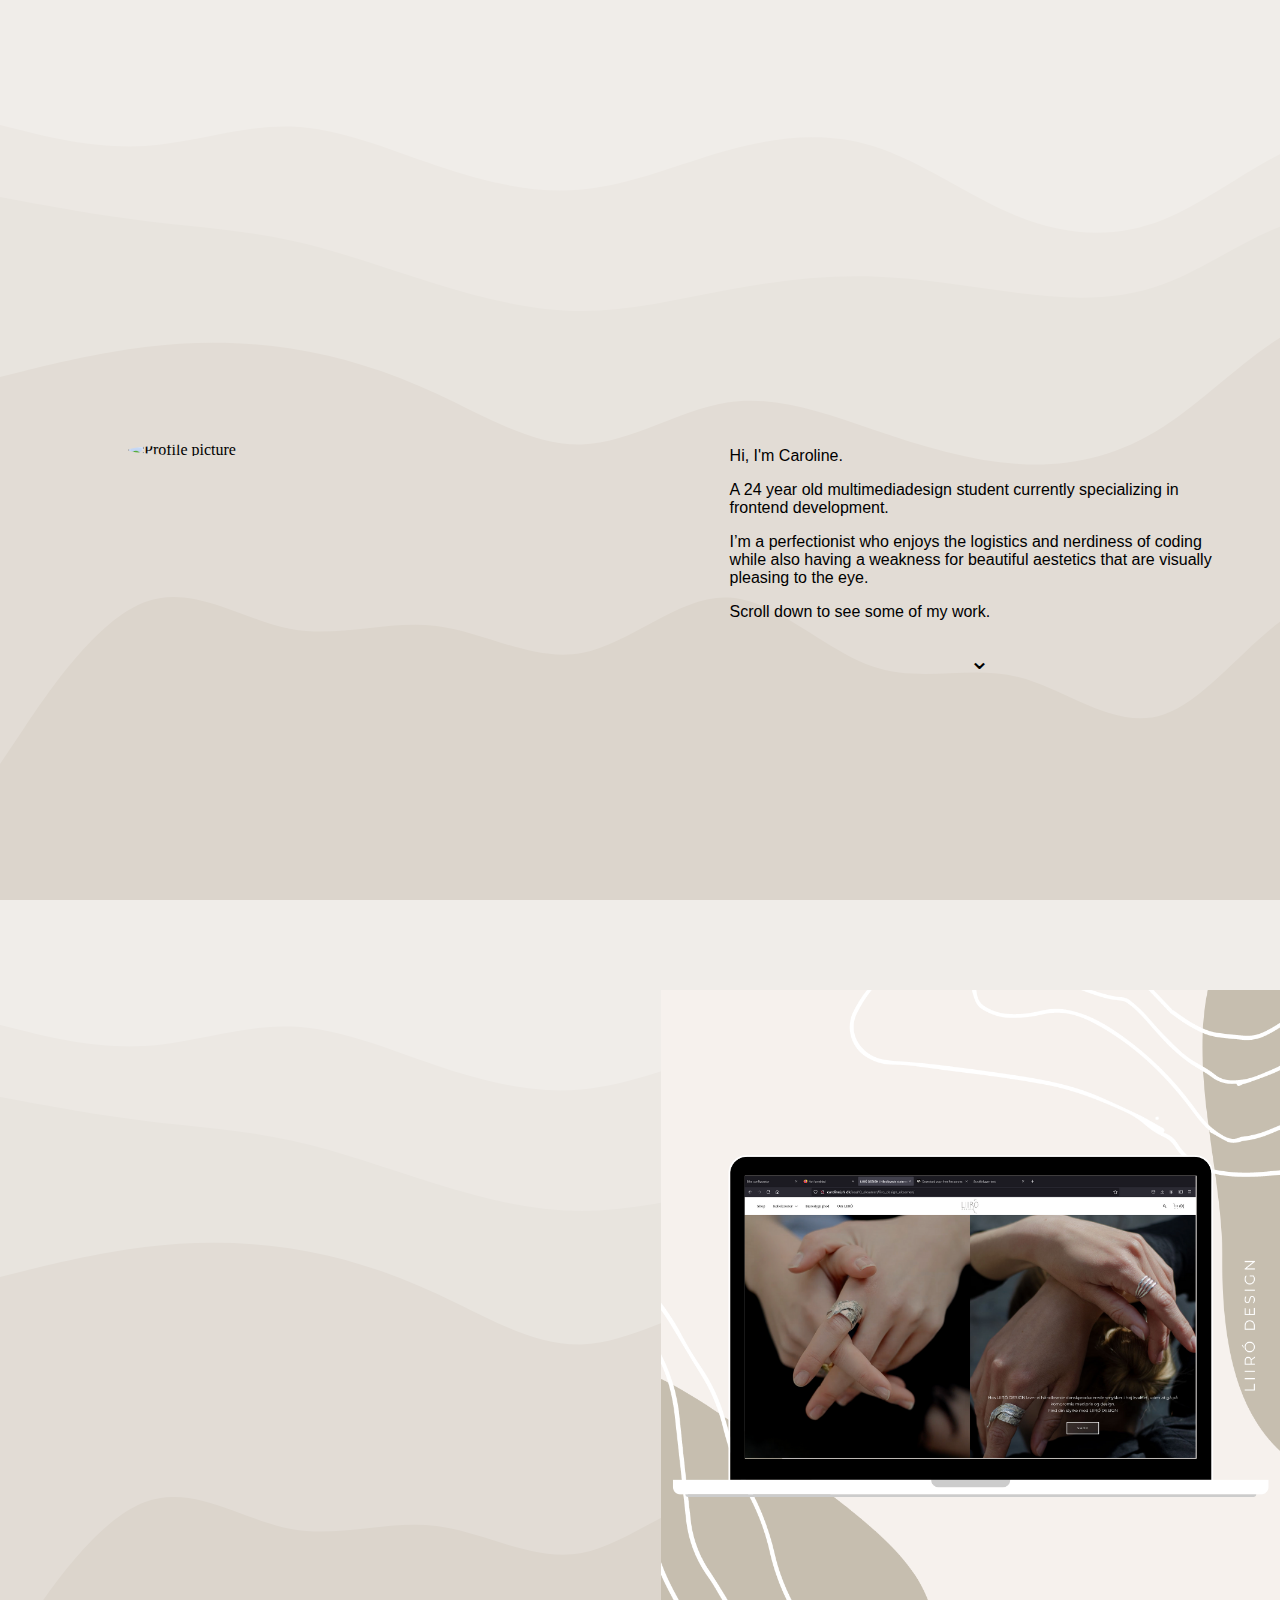
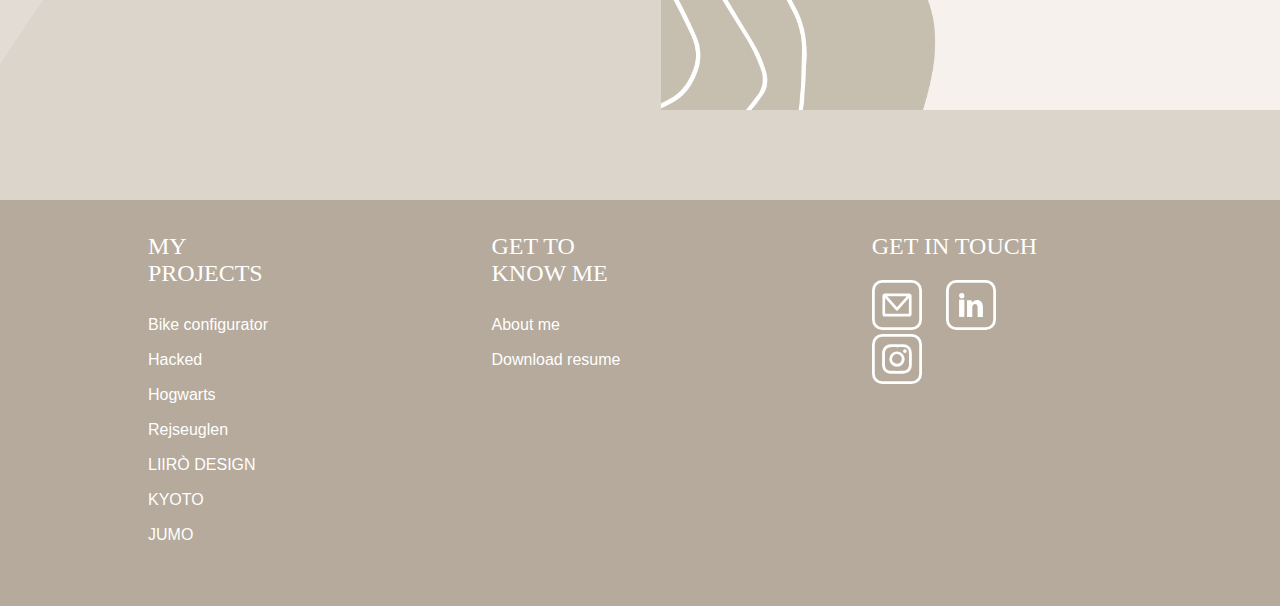
==== commit 7dc2bba8: "footer fixed - social icons added" ====
--- a/index.html
+++ b/index.html
@@ -5,9 +5,6 @@
   <meta http-equiv="X-UA-Compatible" content="IE=edge">
   <meta name="viewport" content="width=device-width, initial-scale=1.0">
   <link rel="stylesheet" href="style.css">
-  <link rel="preconnect" href="https://fonts.googleapis.com">
-<link rel="preconnect" href="https://fonts.gstatic.com" crossorigin>
-<link href="https://fonts.googleapis.com/css2?family=Playfair+Display&display=swap" rel="stylesheet"> 
   <title>Caroline Juhl - Portfolio</title>
 </head>
 <body>
@@ -112,27 +109,30 @@
         
 	</section>
 
-  <!-- <section>
-    <h1>Want to get to know me better?</h3>
-    <h3>Follow me here</h3>
-    <h3>Or get in touch with me</h3>
-  </section>
-       -->
 	<section class="footer">
-    <div id="projects">
-      <h2>Projects</h2>
-      <a href="bike.html">Bike configurator</a>
-      <a href="hogwarts.html">Hacked Hogwarts</a>
-      <a href="rejseuglen.html">Rejseuglen</a>
-      <a href="liiro.html">LIIRÒ DESIGN</a>
-      <a href="kyoto.html">KYOTO</a>
-      <a href="jumo.html">JUMO</a>
+    <div>
+      <h2>My projects</h2>
+      <ul>
+        <li><a href="bike.html">Bike configurator</a></li>
+        <li><a href="hogwarts.html">Hacked Hogwarts</a></li>
+        <li><a href="rejseuglen.html">Rejseuglen</a></li>
+        <li><a href="liiro.html">LIIRÒ DESIGN</a></li>
+        <li><a href="kyoto.html">KYOTO</a></li>
+        <li><a href="jumo.html">JUMO</a></li>
+      </ul>
     </div>
-    <div id="contact">
-      <h2>Contact me</h2>
-      <p>LinkedIn</p>
-      <p>e-mail</p>
-      <p>CV</p>
+    <div>
+      <h2>Get to know me</h2>
+      <ul>
+        <li> <a href="about.html">About me</a></li>
+        <li> <a href="#">Download resume</a></li>
+      </ul>
+    </div>
+    <div>
+      <h2>Get in touch</h2>
+      <a class="icon" href="mailto:caro3896@gmail.com"><img src="images/mail.svg" alt=""></a>
+      <a class="icon" href="https://www.linkedin.com/in/carolineragnholm/" target="_blank"><img src="images/linkedin.svg" alt="LinkedIn icon"></a>
+      <a class="icon" href="https://www.instagram.com/carolinejuhl/" target="_blank"><img src="images/instagram.svg" alt=""></a>
     </div>
   </section>
 	
--- a/style.css
+++ b/style.css
@@ -1,3 +1,4 @@
+/* ------------ FRONTPAGE ------------ */
 /* General */
 body,
 html {
@@ -5,9 +6,6 @@
   background-color: rgb(255, 255, 255);
   background-image: url("images/baggrund.svg");
   background-size: cover;
-  /* height: 100%;
-  overflow: hidden;
-  overflow-y: scroll; */
 }
 
 h1 {
@@ -43,12 +41,12 @@
 
 .scroller {
   height: 100vh;
-  /* pointer-events: none; */
 }
 
 /* Splash */
 .splash {
   height: 100vh;
+  overflow-x: hidden;
 }
 
 #profile_picture {
@@ -83,7 +81,7 @@
   font-size: 20px;
 }
 
-button {
+/* button {
   margin: 6px;
   background-color: #eae8e6;
   border: 1px solid black;
@@ -96,7 +94,7 @@
 
 button a {
   color: black;
-}
+} */
 
 .mask {
   fill: none;
@@ -142,7 +140,6 @@
 
 /* Projects */
 .portfolio {
-  display: flex;
   height: 100vh;
   align-items: center;
 }
@@ -150,8 +147,7 @@
 .text-wrap {
   position: relative;
   overflow: hidden;
-  width: 400px;
-  height: 80vh;
+  height: 45vh;
 }
 
 .panel-text {
@@ -170,19 +166,25 @@
   color: #1a1a19;
   transform: translateY(100%);
   opacity: 0;
-  pointer-events: none;
-}
-
-/* .panel-text a {
-  z-index: 10;
-  position: relative;
-} */
+}
+
+.panel-text a {
+  font-family: "Montserrat", serif;
+  font-weight: 400;
+  text-transform: uppercase;
+  color: black;
+  z-index: 20;
+  font-size: 1.5em;
+}
+
+.panel-text a:hover {
+  text-decoration: underline;
+}
 
 .p-wrap {
   position: relative;
   overflow: hidden;
-  width: 450px;
-  height: 80vh;
+  height: 50vh;
 }
 
 .panel {
@@ -233,9 +235,18 @@
   padding-left: 6vw;
 }
 
-.footer a {
-  display: block;
-  margin-bottom: 8px;
+.footer ul {
+  padding: 0;
+}
+
+.footer li {
+  list-style-type: none;
+  line-height: 35px;
+}
+
+.icon img {
+  width: 50px;
+  margin-right: 20px;
 }
 
 /* ANIMATION */
@@ -279,8 +290,8 @@
     text-align: center;
   }
 
-  .panel {
-    cursor: pointer;
+  .portfolio {
+    display: flex;
   }
 
   .panel-text {
@@ -289,23 +300,12 @@
 
   .p-wrap {
     width: 750px;
+    height: 80vh;
   }
 
   .text-wrap {
     width: 800px;
-  }
-
-  .panel-text a {
-    font-family: "Montserrat", serif;
-    font-weight: 400;
-    text-transform: uppercase;
-    color: black;
-    z-index: 20;
-    font-size: 1.5em;
-  }
-
-  .panel-text a:hover {
-    text-decoration: underline;
+    height: 80vh;
   }
 
   .footer {
@@ -320,27 +320,40 @@
   }
 }
 
-/* PAGES */
-.top {
-  height: 220px;
-}
+/* ------------ SINGLE PAGES ------------ */
 
 .header_img {
   width: 100%;
   height: 200px;
   object-fit: cover;
-  /* filter: opacity(0.6); */
   position: relative;
   top: 0;
   left: 0;
 }
 
+@font-face {
+  font-family: 'homemade_appleregular';
+  src: url('fonts/homemadeapple-regular-webfont.woff2') format('woff2'),
+       url('fonts/homemadeapple-regular-webfont.woff') format('woff');
+  font-weight: normal;
+  font-style: normal;
+}
+
+.logo {
+  font-family: 'homemade_appleregular';
+  font-size: 1.5em;
+  position: absolute;
+left: 10px;
+top: 5px;
+}
+
 .headline {
-  position: relative;
-  top: -130px;
-  left: 40%;
-  transform: translate(-50px, -50%);
-  display: inline-block;
+  position: absolute;
+  text-align: center;
+width: 100%;
+top: 50px;
+left: 0;
+right: 0;
   font-size: 2em;
 }
 
@@ -360,17 +373,24 @@
 
 /* DESKTOP */
 @media (min-width: 800px) {
-  .top {
-    height: 450px;
-  }
 
   .header_img {
     height: 400px;
   }
 
+  .logo {
+    font-size: 1.8em;
+    left: 20px;
+    top: 10px;
+  }
+
+  .logo:hover {
+    text-shadow: 2px 8px 6px rgba(0, 0, 0, 0.4), 0px -5px 35px rgba(149, 145, 145, 0.51);
+    text-decoration: none;
+  }
+
   .headline {
-    left: 50%;
-    top: -220px;
+    top: 150px;
   }
 
   .content {
@@ -385,3 +405,74 @@
     margin-top: 30px;
   }
 }
+
+
+/* ------------ ABOUT ------------ */
+
+.about_top {
+  overflow-x: hidden;
+  height: 300px;
+}
+
+#mini_profile_picture {
+  width: 40vw;
+  border-radius: 50%;
+  position: absolute;
+  top: 22%;
+  left: 25%;
+  transform: translate(-50%, -50%);
+  box-shadow: 10px 10px 80px -16px rgba(0, 0, 0, 0.75);
+}
+
+#mini_caroline {
+  z-index: 2;
+  position: relative;
+  top: 5%;
+  left: 65%;
+  transform: translate(-50%, -50%);
+  fill: white;
+  width: 110%;
+  pointer-events: none;
+}
+
+#about_me {
+  margin: 5vw;
+}
+
+#about_me h2{
+  background-color: #b5aa9b;
+}
+
+#about_me li {
+  font-family: "Avenir Next", sans-serif;
+  line-height: 25px;
+  list-style-type: circle;
+}
+
+/* DESKTOP */
+@media (min-width: 800px) {
+
+  .about_top {
+    height: 600px;
+    overflow-x: visible;
+  }
+  #mini_profile_picture {
+    width: 20vw;
+    top: 40%;
+  }
+
+  #mini_caroline {
+    width: 60%;
+    left: 47%;
+  }
+
+  #about_me {
+    max-width: 1200px;
+    margin: 0 auto;
+    margin-bottom: 5vw;
+    display: grid;
+    grid-template-columns: 1fr 1fr;
+    grid-gap: 50px;
+  }
+}
+
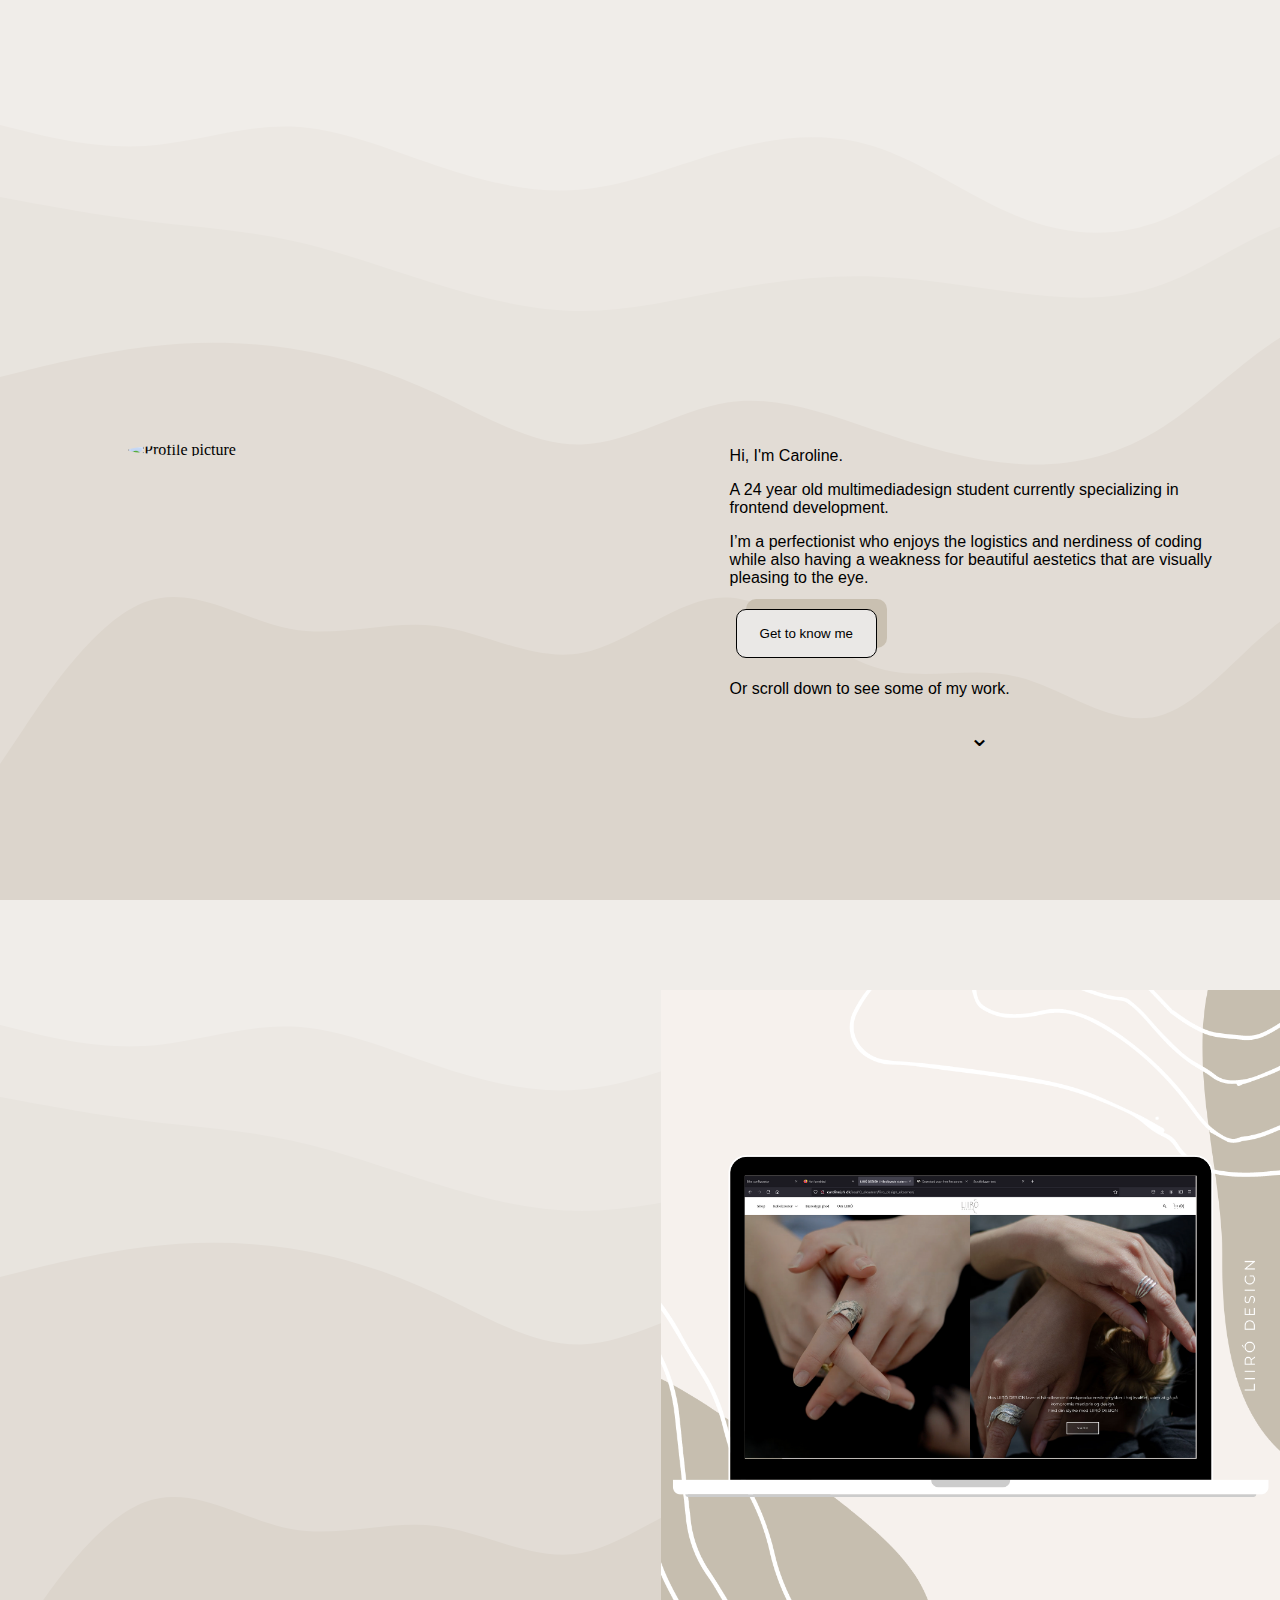
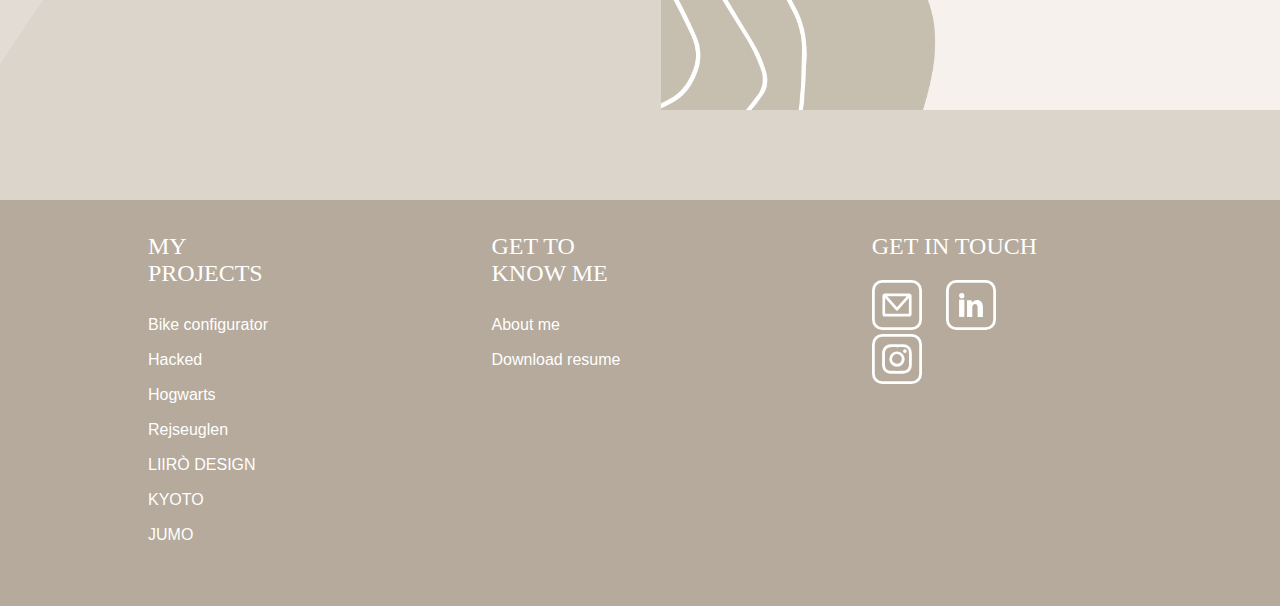
==== commit ecad6dd0: "button on splash to about" ====
--- a/index.html
+++ b/index.html
@@ -61,8 +61,9 @@
     <div id="intro">
       <p>Hi, I'm Caroline.</p>  
       <p>A 24 year old multimediadesign student currently specializing in frontend development.</p>  
-      <p>I’m a perfectionist who enjoys the logistics and nerdiness of coding while also having a weakness for beautiful aestetics that are visually pleasing to the eye.</p>  
-      <p>Scroll down to see some of my work.</p>
+      <p>I’m a perfectionist who enjoys the logistics and nerdiness of coding while also having a weakness for beautiful aestetics that are visually pleasing to the eye.</p>
+      <button><a href="about.html">Get to know me</a></button>  
+      <p>Or scroll down to see some of my work.</p>
       <p class="arrow">&#8964;</p>
     </div>
 	</section>
--- a/style.css
+++ b/style.css
@@ -81,7 +81,7 @@
   font-size: 20px;
 }
 
-/* button {
+button {
   margin: 6px;
   background-color: #eae8e6;
   border: 1px solid black;
@@ -94,7 +94,7 @@
 
 button a {
   color: black;
-} */
+}
 
 .mask {
   fill: none;
@@ -441,6 +441,8 @@
 
 #about_me h2{
   background-color: #b5aa9b;
+  padding: 5px;
+  padding-left: 10px;
 }
 
 #about_me li {
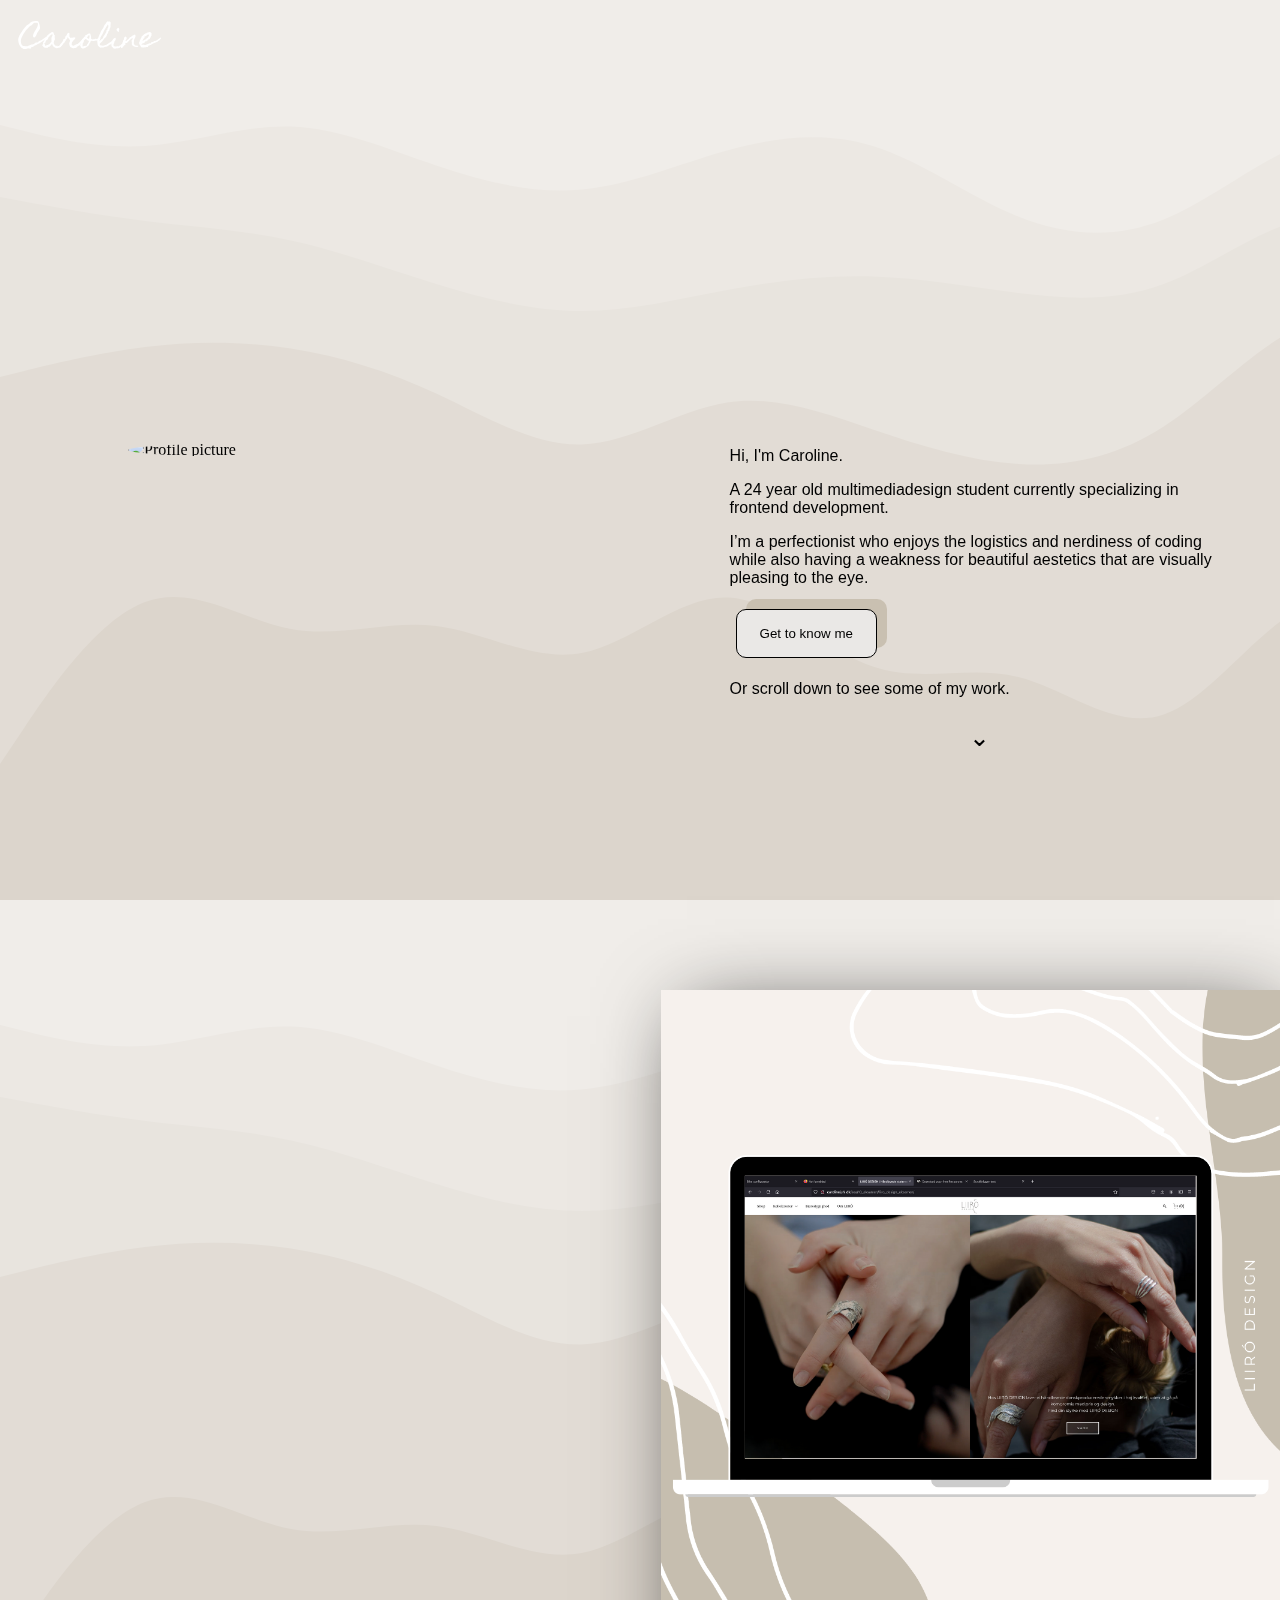
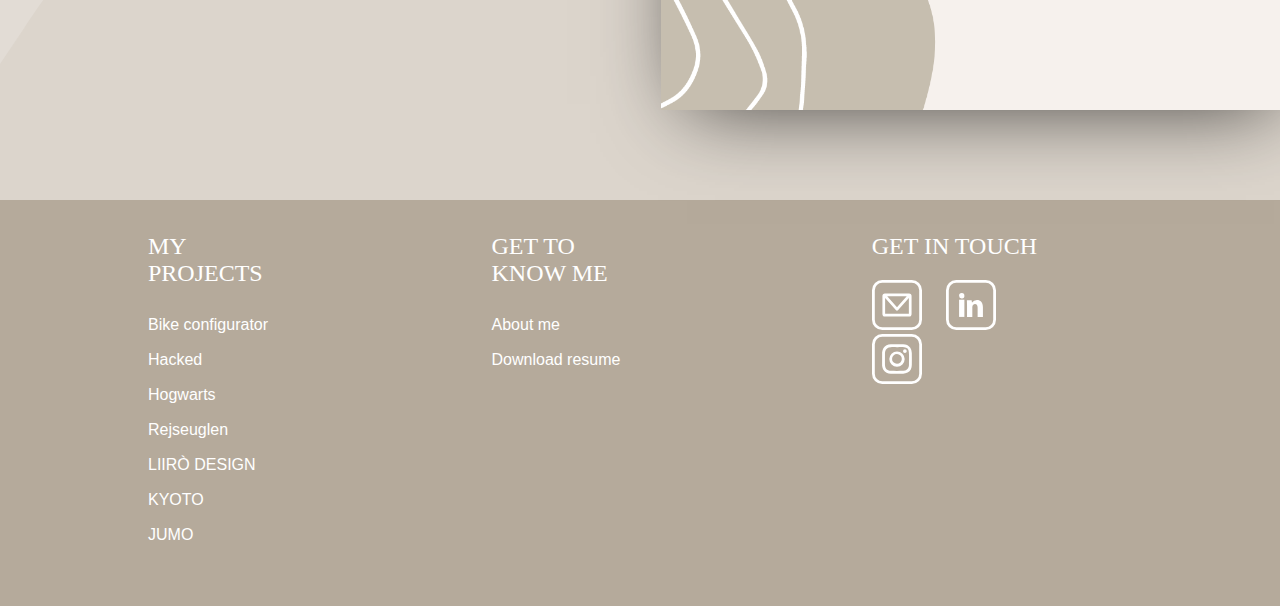
==== commit 0ae1e415: "images on projects" ====
--- a/index.html
+++ b/index.html
@@ -8,6 +8,8 @@
   <title>Caroline Juhl - Portfolio</title>
 </head>
 <body>
+
+  <a class="logo" href="index.html">Caroline</a>
 
 <div class="scroller">
       
@@ -100,12 +102,24 @@
         
     <!-- Portfolio images -->
 		<div class="p-wrap">
-      <div class="panel bike"></div>
-      <div class="panel hogwarts"></div>
-      <div class="panel rejseuglen"></div> 
-		  <div class="panel liiro"></div> 
-			<div class="panel kyoto"></div>
-      <div class="panel app"></div>  
+      <a href="bike.html">
+        <div class="panel bike"></div>
+      </a>
+      <a href="hogwarts.html">
+        <div class="panel hogwarts"></div>
+      </a>
+      <a href="rejseuglen.html">
+        <div class="panel rejseuglen"></div> 
+      </a>
+      <a href="liiro.html">
+        <div class="panel liiro"></div> 
+      </a>
+		  <a href="kyoto.html">
+        <div class="panel kyoto"></div>
+      </a>
+      <a href="jumo.html">
+        <div class="panel app"></div>  
+      </a>
 		</div>
         
 	</section>
--- a/style.css
+++ b/style.css
@@ -68,6 +68,7 @@
   fill: white;
   width: 150%;
   pointer-events: none;
+  filter: drop-shadow( 10px 10px 10px rgba(0, 0, 0, .75));
 }
 
 #intro {
@@ -185,6 +186,7 @@
   position: relative;
   overflow: hidden;
   height: 50vh;
+  box-shadow: 10px 10px 80px -16px rgba(0, 0, 0, 0.75);
 }
 
 .panel {
@@ -342,9 +344,9 @@
 .logo {
   font-family: 'homemade_appleregular';
   font-size: 1.5em;
-  position: absolute;
-left: 10px;
-top: 5px;
+  position: fixed;
+  left: 10px;
+  top: 5px;
 }
 
 .headline {
@@ -363,12 +365,23 @@
 
 .content {
   /* height: 100vw; */
-  max-width: 1200px;
+  max-width: 1400px;
   margin: 5vw;
 }
 
 .content img {
   width: 100%;
+}
+
+.read_more{
+  display: block;
+  line-height: 2em;
+  color: black;
+  text-decoration: underline;
+}
+
+.read_more:hover{
+  color: #b5aa9b;
 }
 
 /* DESKTOP */
@@ -400,7 +413,8 @@
 
   .image_library {
     display: grid;
-    grid-template-columns: 3fr 2.2fr;
+    grid-auto-flow: dense;
+    grid-template-columns: repeat(auto-fill, minmax(500px, 1fr));
     gap: 30px;
     margin-top: 30px;
   }
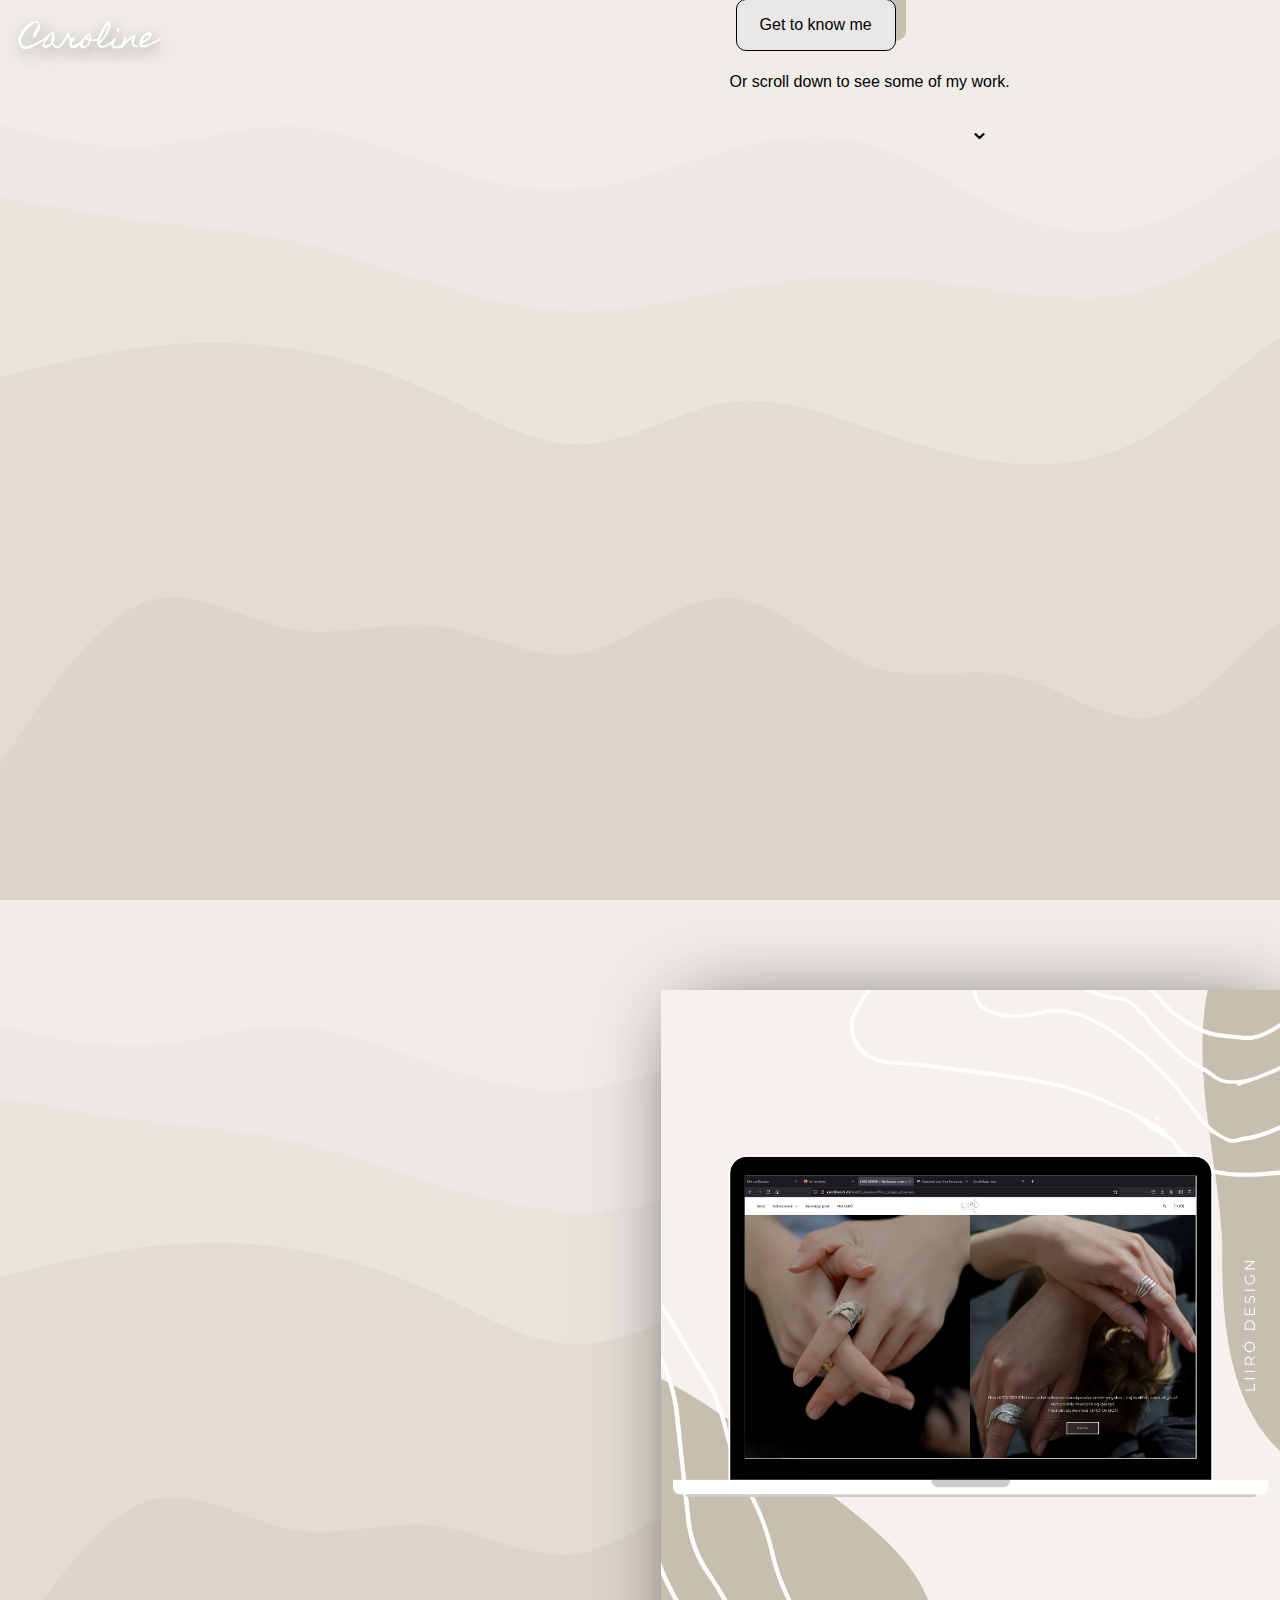
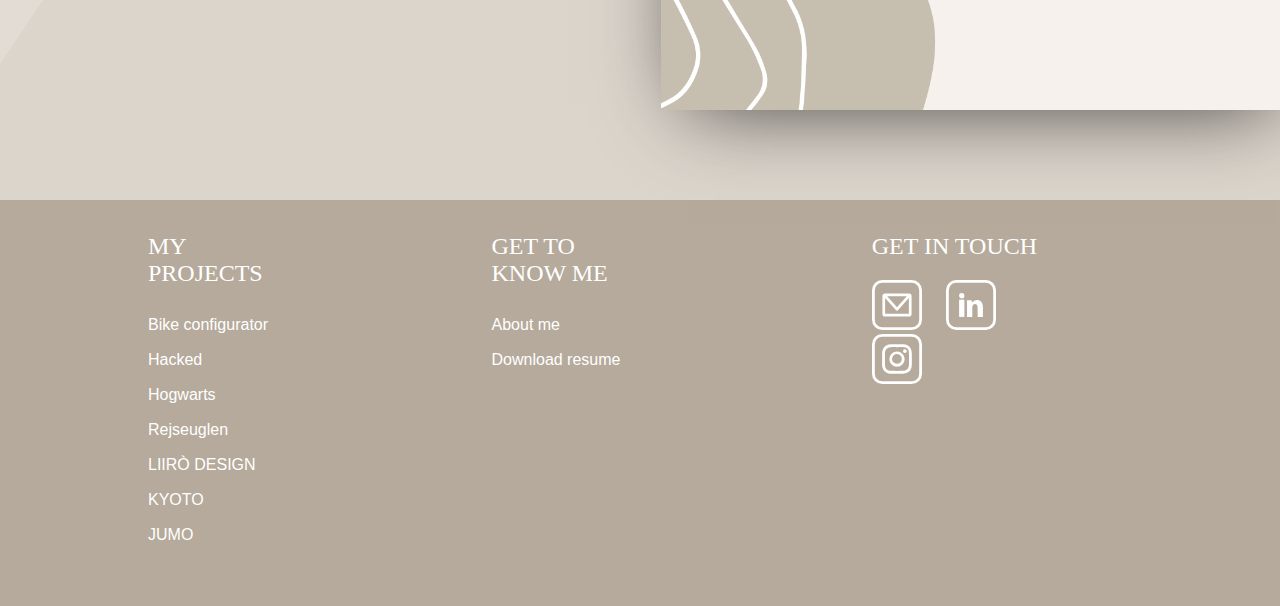
==== commit a9a1a96b: "minor changes on single page + pictures on rejseuglen" ====
--- a/index.html
+++ b/index.html
@@ -9,7 +9,7 @@
 </head>
 <body>
 
-  <a class="logo" href="index.html">Caroline</a>
+<a class="logo" href="index.html">Caroline</a>
 
 <div class="scroller">
       
--- a/style.css
+++ b/style.css
@@ -27,6 +27,7 @@
 
 p {
   font-family: "Avenir Next", sans-serif;
+  font-size: 1em;
 }
 
 a {
@@ -52,8 +53,8 @@
 #profile_picture {
   width: 75vw;
   border-radius: 50%;
-  position: absolute;
-  top: 35%;
+  position: relative;
+  top: 30%;
   left: 50%;
   transform: translate(-50%, -50%);
   box-shadow: 10px 10px 80px -16px rgba(0, 0, 0, 0.75);
@@ -62,7 +63,7 @@
 #caroline {
   z-index: 2;
   position: relative;
-  top: 50%;
+  top: 15%;
   left: 50%;
   transform: translate(-50%, -50%);
   fill: white;
@@ -72,9 +73,9 @@
 }
 
 #intro {
-  top: 58%;
+  top: -18%;
   text-align: center;
-  position: absolute;
+  position: relative;
   margin: 2vw;
 }
 
@@ -91,6 +92,7 @@
   color: #00132c;
   padding: 16px 23px;
   box-shadow: 10px -10px 0px 0px rgba(201, 192, 177, 1);
+  font-size: 1em;
 }
 
 button a {
@@ -265,6 +267,23 @@
   }
 }
 
+.fade_in {
+  animation: fade_in_kf 1.5s both;
+}
+
+@keyframes fade_in_kf {
+  0% {
+    opacity: 0;
+    transform: translateY(100px);
+  }
+  100% {
+    opacity: 1;
+    transform: translateY(0);
+  }
+}
+
+
+
 /* DESKTOP */
 @media (min-width: 800px) {
   /* Splash */
@@ -275,13 +294,13 @@
   }
 
   #caroline {
-    top: 75%;
+    top: 7vw;
     left: 30%;
     max-width: 80%;
   }
 
   #intro {
-    top: 45%;
+    top: -60vw;
     left: 55%;
     text-align: left;
     max-width: 500px;
@@ -347,15 +366,17 @@
   position: fixed;
   left: 10px;
   top: 5px;
+  z-index: 5;
+  text-shadow: 2px 5px 15px rgba(94, 94, 94, 0.64);
 }
 
 .headline {
   position: absolute;
   text-align: center;
-width: 100%;
-top: 50px;
-left: 0;
-right: 0;
+  width: 100%;
+  top: 50px;
+  left: 0;
+  right: 0;
   font-size: 2em;
 }
 
@@ -366,22 +387,44 @@
 .content {
   /* height: 100vw; */
   max-width: 1400px;
-  margin: 5vw;
+  margin: 0 auto;
 }
 
 .content img {
   width: 100%;
 }
 
+.text{
+  margin: 5vw;
+}
+
+.info {
+  margin-top: 20px;
+  border-top: 1px solid black;
+  display: flex;
+  align-items: center;
+  flex-direction: column;
+  padding-top: 20px;
+  justify-content: center;
+}
+
 .read_more{
-  display: block;
-  line-height: 2em;
-  color: black;
-  text-decoration: underline;
-}
-
-.read_more:hover{
-  color: #b5aa9b;
+  margin: 15px auto;
+  width: 200px;
+}
+
+.image_library{
+  /* margin-top: 20px; */
+  margin: 5vw;
+}
+
+.next {
+  display: flex;
+  justify-content: space-around;
+  font-size: 2em;
+  width: 30vw;
+  margin: 0 auto;
+  margin-bottom: 20px;
 }
 
 /* DESKTOP */
@@ -409,14 +452,33 @@
   .content {
     margin: 0 auto;
     margin-bottom: 30px;
+    margin-top: 50px;
+  }
+
+  .text{
+    display: grid;
+    grid-template-columns: 2fr 1fr;
+    gap: 100px;
+  }
+
+  .info{
+    border-left: 2px solid black;
+    border-top: none;
+    margin-top: 0;
+    padding-top: 0;
   }
 
   .image_library {
+    margin-top: 80px;
     display: grid;
     grid-auto-flow: dense;
     grid-template-columns: repeat(auto-fill, minmax(500px, 1fr));
     gap: 30px;
     margin-top: 30px;
+  }
+
+  .next {
+    width: 10vw;
   }
 }
 
@@ -447,6 +509,7 @@
   fill: white;
   width: 110%;
   pointer-events: none;
+  filter: drop-shadow( 10px 10px 10px rgba(0, 0, 0, .75));
 }
 
 #about_me {
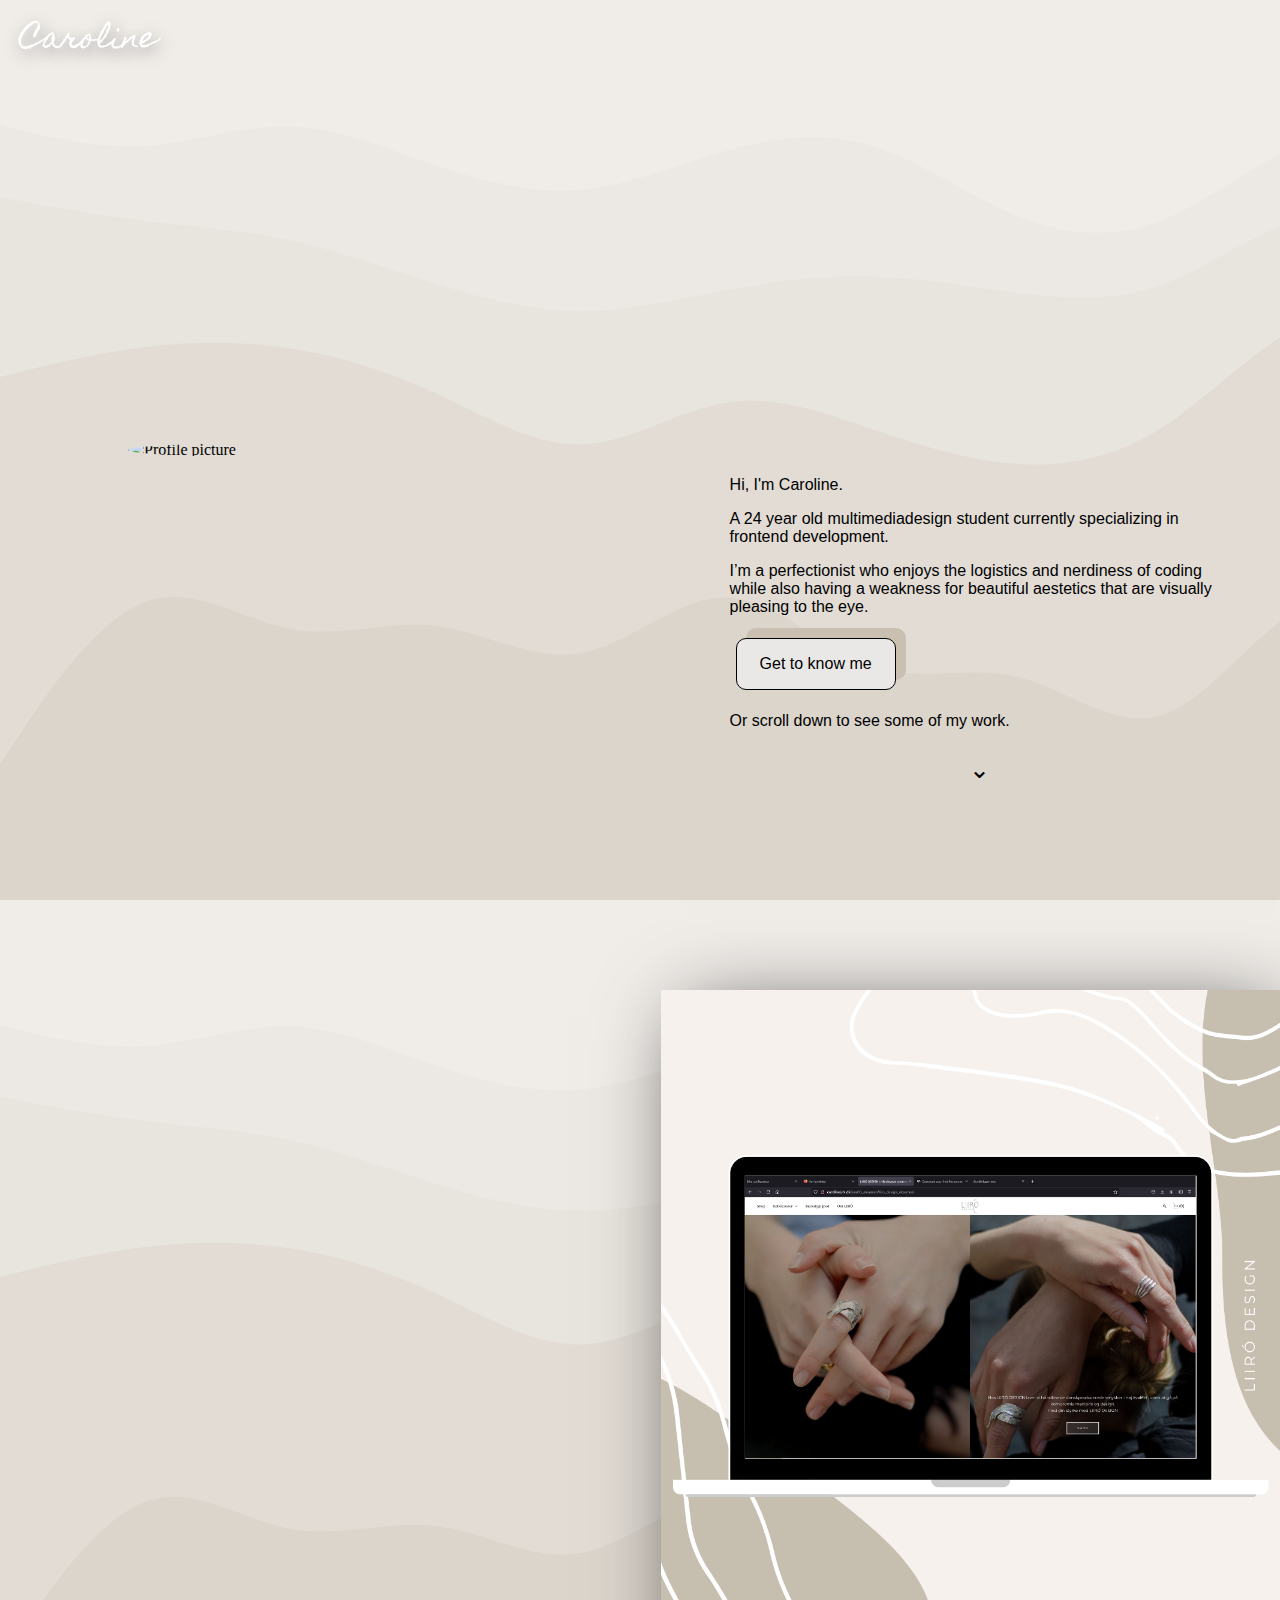
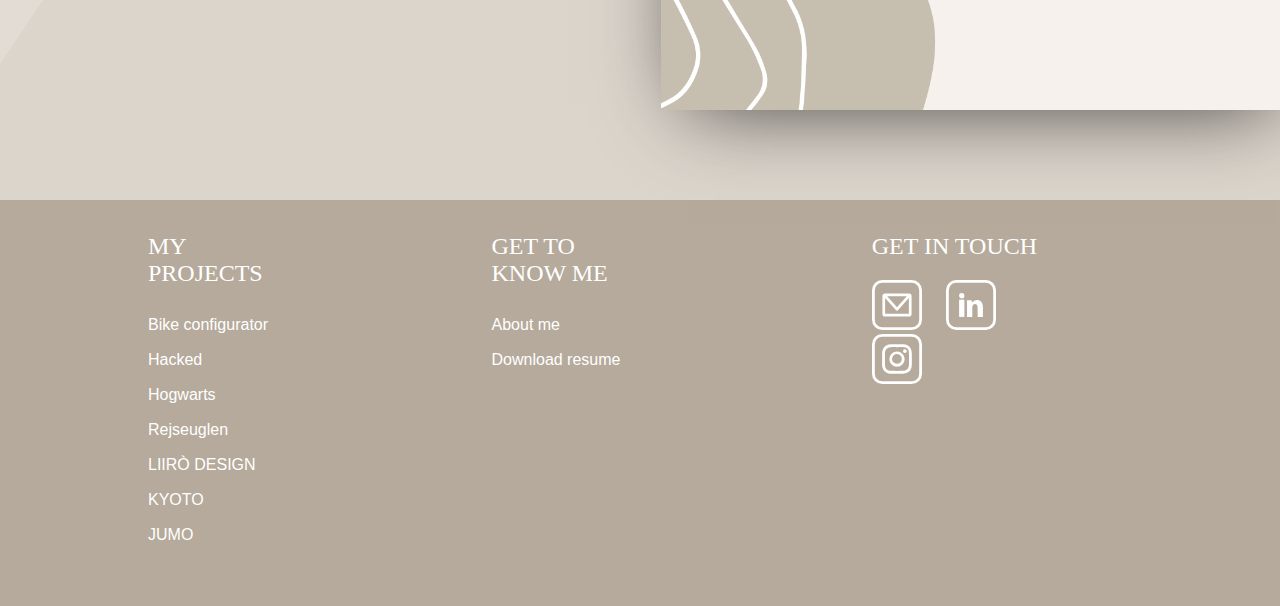
==== commit 9cbf8233: "resume added" ====
--- a/index.html
+++ b/index.html
@@ -140,7 +140,7 @@
       <h2>Get to know me</h2>
       <ul>
         <li> <a href="about.html">About me</a></li>
-        <li> <a href="#">Download resume</a></li>
+        <li> <a href="resume.pdf" download="caroline_ragnholm_juhl_resume">Download resume</a></li>
       </ul>
     </div>
     <div>
--- a/style.css
+++ b/style.css
@@ -48,13 +48,14 @@
 .splash {
   height: 100vh;
   overflow-x: hidden;
+  position: relative;
 }
 
 #profile_picture {
   width: 75vw;
   border-radius: 50%;
-  position: relative;
-  top: 30%;
+  position: absolute;
+  top: 35%;
   left: 50%;
   transform: translate(-50%, -50%);
   box-shadow: 10px 10px 80px -16px rgba(0, 0, 0, 0.75);
@@ -62,8 +63,8 @@
 
 #caroline {
   z-index: 2;
-  position: relative;
-  top: 15%;
+  position: absolute;
+  top: 55%;
   left: 50%;
   transform: translate(-50%, -50%);
   fill: white;
@@ -73,7 +74,7 @@
 }
 
 #intro {
-  top: -18%;
+  top: 57%;
   text-align: center;
   position: relative;
   margin: 2vw;
@@ -294,13 +295,13 @@
   }
 
   #caroline {
-    top: 7vw;
+    top: 80%;
     left: 30%;
     max-width: 80%;
   }
 
   #intro {
-    top: -60vw;
+    top: 50%;
     left: 55%;
     text-align: left;
     max-width: 500px;
@@ -487,14 +488,18 @@
 
 .about_top {
   overflow-x: hidden;
-  height: 300px;
+  position: relative;
+}
+
+#image_logo{
+  position: relative;
+  height: 100px;
 }
 
 #mini_profile_picture {
   width: 40vw;
   border-radius: 50%;
   position: absolute;
-  top: 22%;
   left: 25%;
   transform: translate(-50%, -50%);
   box-shadow: 10px 10px 80px -16px rgba(0, 0, 0, 0.75);
@@ -503,7 +508,7 @@
 #mini_caroline {
   z-index: 2;
   position: relative;
-  top: 5%;
+  top: 20px;
   left: 65%;
   transform: translate(-50%, -50%);
   fill: white;
@@ -520,6 +525,7 @@
   background-color: #b5aa9b;
   padding: 5px;
   padding-left: 10px;
+  border-radius: 6px;
 }
 
 #about_me li {
@@ -531,27 +537,37 @@
 /* DESKTOP */
 @media (min-width: 800px) {
 
-  .about_top {
+  /* .about_top {
     height: 600px;
     overflow-x: visible;
-  }
+  } */
   #mini_profile_picture {
     width: 20vw;
-    top: 40%;
+    left: 33%;
+    top: -20%;
   }
 
   #mini_caroline {
     width: 60%;
-    left: 47%;
+    left: 55%;
   }
 
   #about_me {
-    max-width: 1200px;
+    max-width: 1000px;
     margin: 0 auto;
+    margin-top: 5vw;
     margin-bottom: 5vw;
     display: grid;
     grid-template-columns: 1fr 1fr;
     grid-gap: 50px;
   }
-}
-
+
+  #personal{
+    grid-column: 1/3;
+  }
+
+  #personal p {
+    max-width: 1000px;
+  }
+}
+
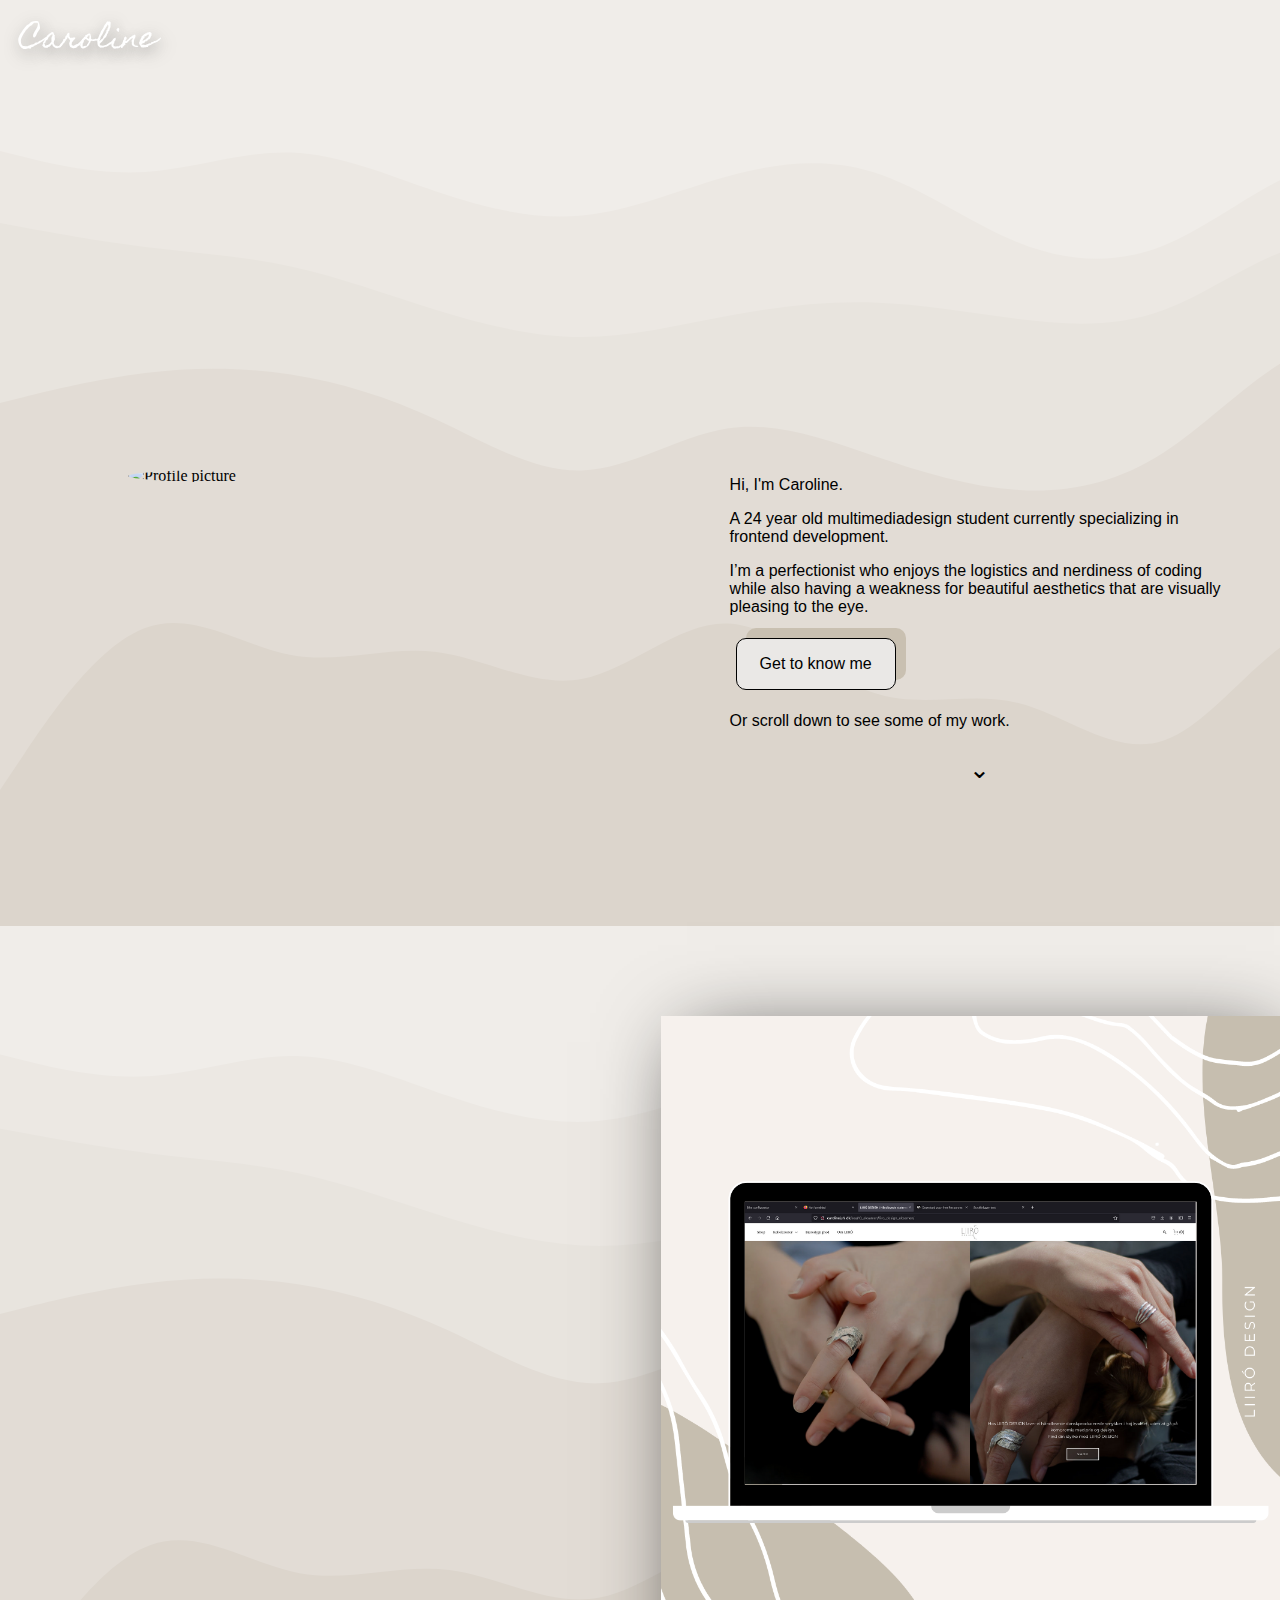
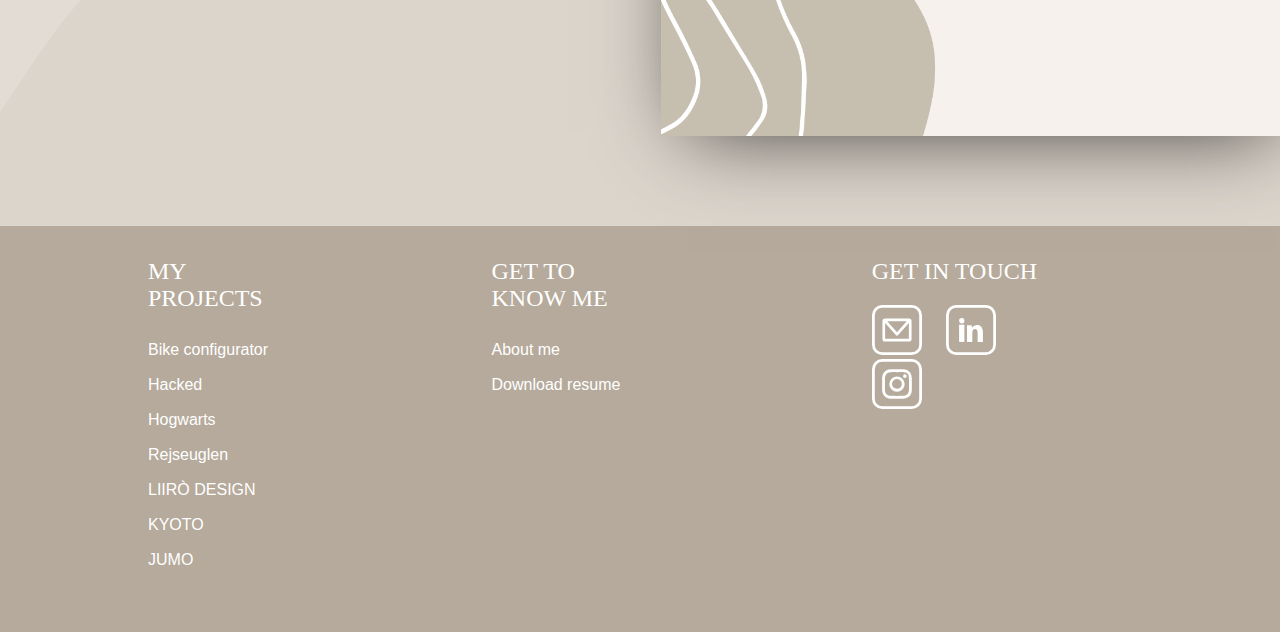
==== commit 8545d419: "fixed spelling errors" ====
--- a/index.html
+++ b/index.html
@@ -63,7 +63,7 @@
     <div id="intro">
       <p>Hi, I'm Caroline.</p>  
       <p>A 24 year old multimediadesign student currently specializing in frontend development.</p>  
-      <p>I’m a perfectionist who enjoys the logistics and nerdiness of coding while also having a weakness for beautiful aestetics that are visually pleasing to the eye.</p>
+      <p>I’m a perfectionist who enjoys the logistics and nerdiness of coding while also having a weakness for beautiful aesthetics that are visually pleasing to the eye.</p>
       <button><a href="about.html">Get to know me</a></button>  
       <p>Or scroll down to see some of my work.</p>
       <p class="arrow">&#8964;</p>
--- a/style.css
+++ b/style.css
@@ -1,5 +1,9 @@
 /* ------------ FRONTPAGE ------------ */
 /* General */
+* {
+  box-sizing: border-box;
+}
+
 body,
 html {
   margin: 0;
@@ -47,7 +51,7 @@
 /* Splash */
 .splash {
   height: 100vh;
-  overflow-x: hidden;
+  /* overflow-x: hidden; */
   position: relative;
 }
 
@@ -55,7 +59,7 @@
   width: 75vw;
   border-radius: 50%;
   position: absolute;
-  top: 35%;
+  top: 30%;
   left: 50%;
   transform: translate(-50%, -50%);
   box-shadow: 10px 10px 80px -16px rgba(0, 0, 0, 0.75);
@@ -63,18 +67,18 @@
 
 #caroline {
   z-index: 2;
-  position: absolute;
+position: absolute;
+transform: translate(-50%, -50%);
+fill: white;
+pointer-events: none;
+filter: drop-shadow( 10px 10px 10px rgba(0, 0, 0, .75));
+top: 48%;
+width: 100%;
+left: 50%;
+}
+
+#intro {
   top: 55%;
-  left: 50%;
-  transform: translate(-50%, -50%);
-  fill: white;
-  width: 150%;
-  pointer-events: none;
-  filter: drop-shadow( 10px 10px 10px rgba(0, 0, 0, .75));
-}
-
-#intro {
-  top: 57%;
   text-align: center;
   position: relative;
   margin: 2vw;
@@ -508,13 +512,13 @@
 #mini_caroline {
   z-index: 2;
   position: relative;
-  top: 20px;
+  top: -30px;
   left: 65%;
   transform: translate(-50%, -50%);
   fill: white;
-  width: 110%;
   pointer-events: none;
   filter: drop-shadow( 10px 10px 10px rgba(0, 0, 0, .75));
+  width: 60%;
 }
 
 #about_me {
@@ -532,6 +536,11 @@
   font-family: "Avenir Next", sans-serif;
   line-height: 25px;
   list-style-type: circle;
+}
+
+.resume {
+  text-align: center;
+  margin: 5vw;
 }
 
 /* DESKTOP */
@@ -548,15 +557,16 @@
   }
 
   #mini_caroline {
-    width: 60%;
-    left: 55%;
+    width: 30%;
+    left: 53%;
+    top: -55px;
   }
 
   #about_me {
     max-width: 1000px;
     margin: 0 auto;
     margin-top: 5vw;
-    margin-bottom: 5vw;
+    margin-bottom: 10px;
     display: grid;
     grid-template-columns: 1fr 1fr;
     grid-gap: 50px;
@@ -569,5 +579,9 @@
   #personal p {
     max-width: 1000px;
   }
-}
-
+
+  .resume {
+    margin: 2vw;
+  }
+}
+
